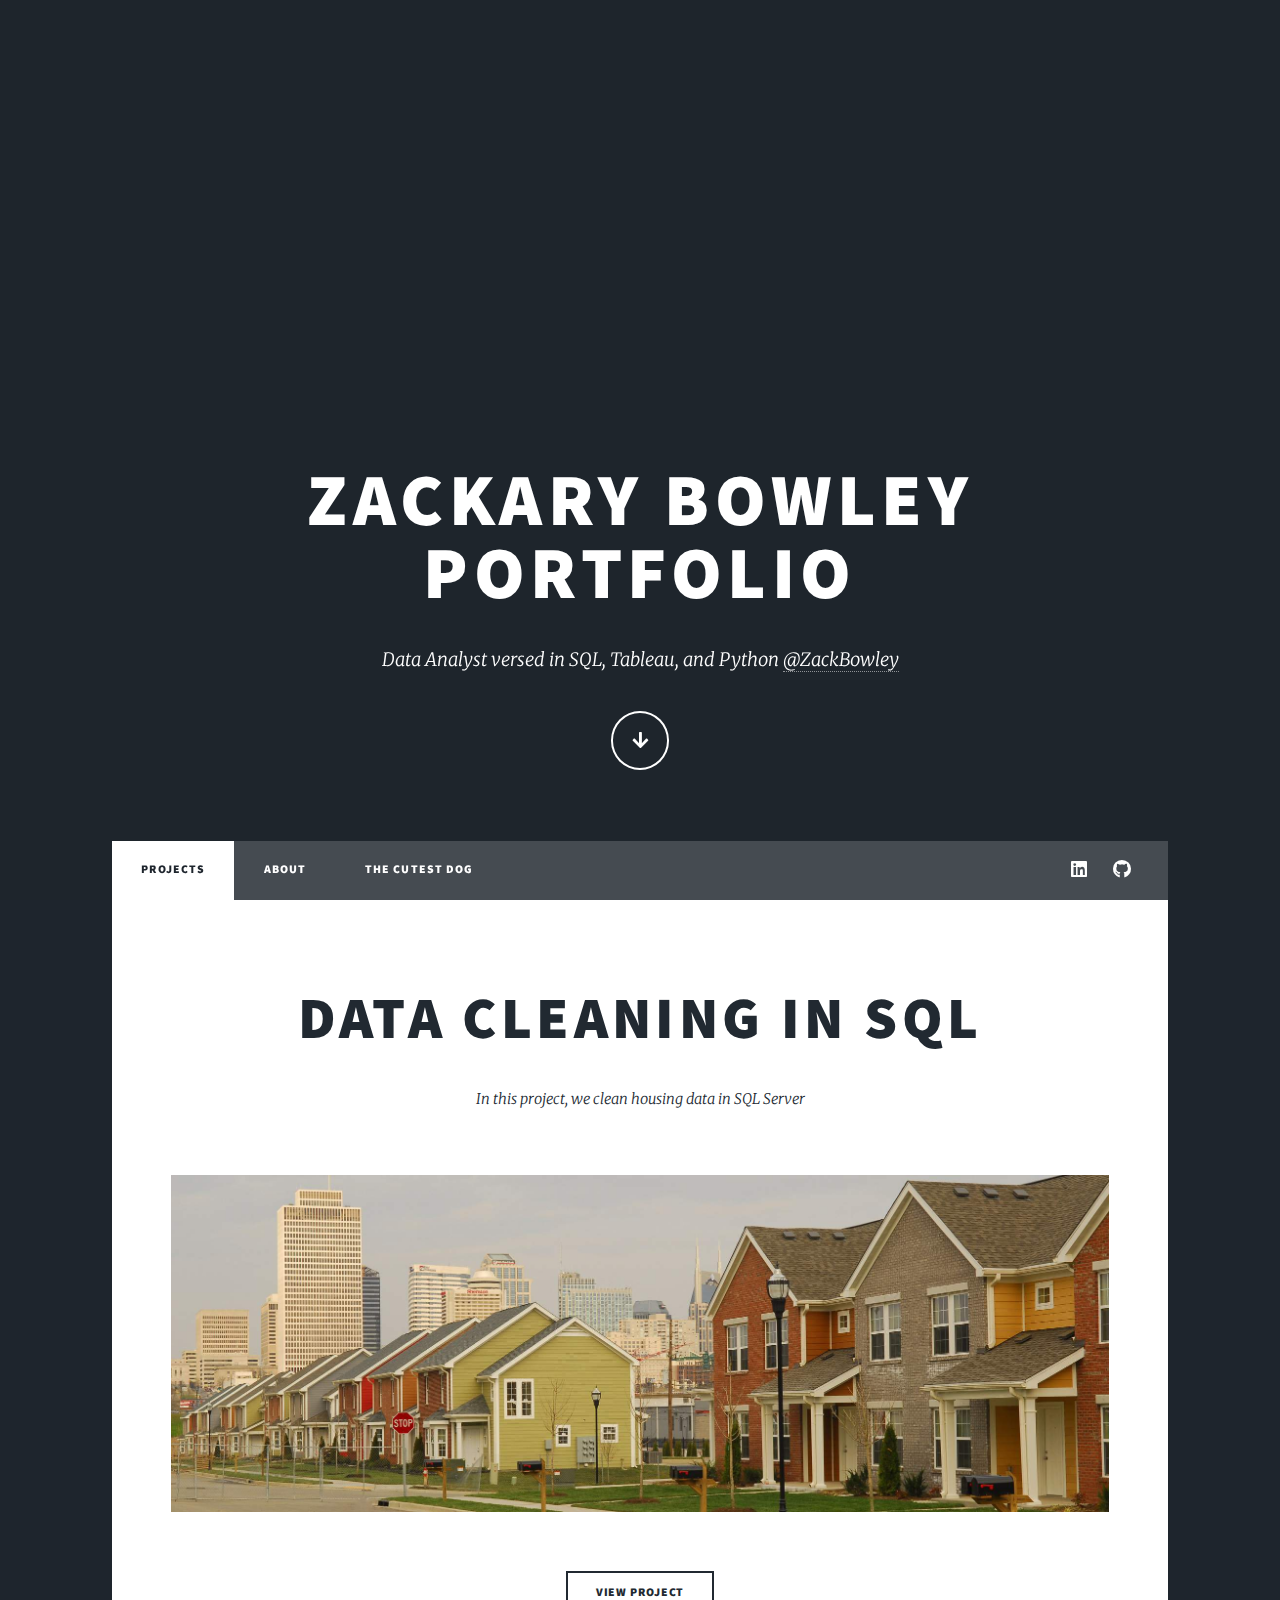
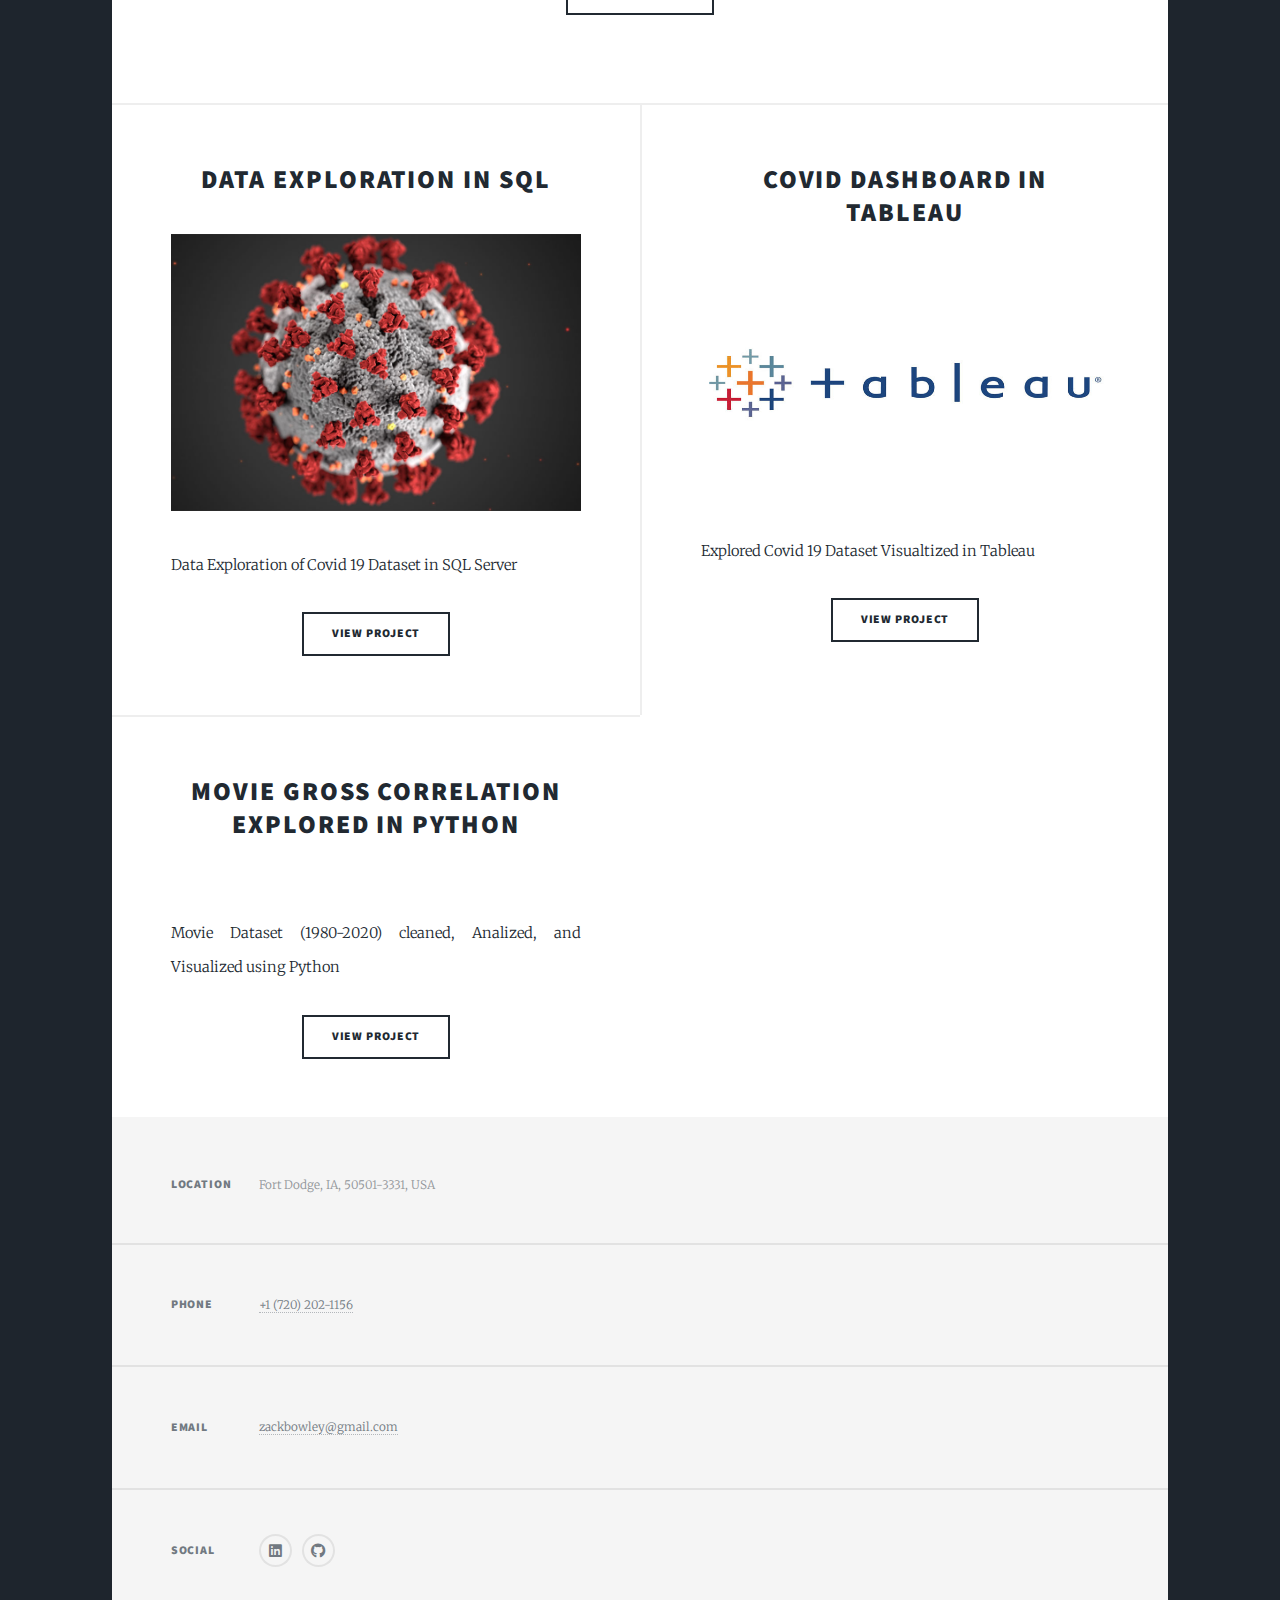
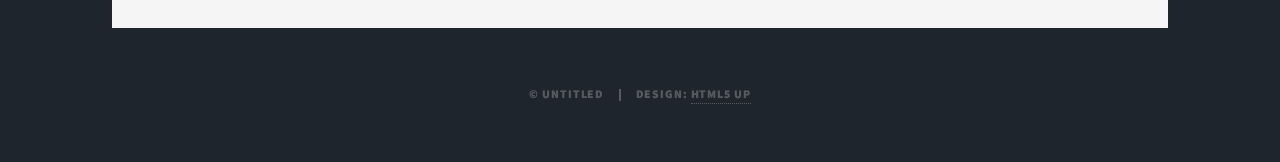
==== index.html @ decf3103 "Add files via upload" ====
<!DOCTYPE HTML>
<!--
	Massively by HTML5 UP
	html5up.net | @ajlkn
	Free for personal and commercial use under the CCA 3.0 license (html5up.net/license)
-->
<html>
	<head>
		<title>Zackary Bowley Portfolio</title>
		<meta charset="utf-8" />
		<meta name="viewport" content="width=device-width, initial-scale=1, user-scalable=no" />
		<link rel="stylesheet" href="assets/css/main.css" />
		<noscript><link rel="stylesheet" href="assets/css/noscript.css" /></noscript>
	</head>
	<body class="is-preload">

		<!-- Wrapper -->
			<div id="wrapper" class="fade-in">

				<!-- Intro -->
					<div id="intro">
						<h1>Zackary Bowley<br />
						Portfolio</h1>
						<p>Data Analyst versed in SQL, Tableau, and Python <a href="https://www.linkedin.com/in/zackbowley/" target="_blank">@ZackBowley</a></p>
						<ul class="actions">
							<li><a href="#header" class="button icon solid solo fa-arrow-down scrolly">Continue</a></li>
						</ul>
					</div>

				<!-- Header -->
					<header id="header">
						<a href="index.html" class="logo">Zack Bowley</a>
					</header>

				<!-- Nav -->
					<nav id="nav">
						<ul class="links">
							<li class="active"><a href="index.html">Projects</a></li>
							<li><a href="about.html">About</a></li>
							<li><a href="kona.html">The Cutest Dog</a></li>
						</ul>
						<ul class="icons">
							<li><a href="https://www.linkedin.com/in/zackbowley/" target="_blank" class="icon brands alt fa-linkedin"><span class="label">LinkedIn</span></a></li>
							<li><a href="https://github.com/zackbowley" target="_blank" class="icon brands alt fa-github"><span class="label">GitHub</span></a></li>
						</ul>
					</nav>

				<!-- Main -->
					<div id="main">

						<!-- Featured Post -->
							<article class="post featured">
								<header class="major">
									<h2><a href="https://github.com/zackbowley/Portfolio/blob/main/SQLQuery%20NashvilleHousing.sql">Data Cleaning in SQL<br />
									</a></h2>
									<p>In this project, we clean housing data in SQL Server</p>
								</header>
								<a href="https://github.com/zackbowley/Portfolio/blob/main/SQLQuery%20NashvilleHousing.sql" class="image main"><img src="images/NashvilleHousing.jpg" alt="" /></a>
								<ul class="actions special">
									<li><a href="https://github.com/zackbowley/Portfolio/blob/main/SQLQuery%20NashvilleHousing.sql" target="_blank" class="button">View Project</a></li>
								</ul>
							</article>

						<!-- Posts -->
							<section class="posts">
								<article>
									<header>
										<h2><a href="https://github.com/zackbowley/Portfolio/blob/main/COVID%20Portfolio%20Project.sql">Data Exploration in SQL<br />
										</a></h2>
									</header>
									<a href="https://github.com/zackbowley/Portfolio/blob/main/COVID%20Portfolio%20Project.sql" class="image fit"><img src="images/Covid.jpg" alt="" /></a>
									<p>Data Exploration of Covid 19 Dataset in SQL Server</p>
									<ul class="actions special">
										<li><a href="https://github.com/zackbowley/Portfolio/blob/main/COVID%20Portfolio%20Project.sql" target="_blank" class="button">View Project</a></li>
									</ul>
								</article>
								<article>
									<header>
										<h2><a href="https://public.tableau.com/views/CovidDashboard_16665460542450/Dashboard1?:language=en-US&:display_count=n&:origin=viz_share_link">Covid Dashboard in Tableau<br />
										</a></h2>
									</header>
									<a href="https://public.tableau.com/views/CovidDashboard_16665460542450/Dashboard1?:language=en-US&:display_count=n&:origin=viz_share_link" class="image fit"><img src="images/tableau.jpg" alt="" /></a>
									<p>Explored Covid 19 Dataset Visualtized in Tableau </p>
									<ul class="actions special">
										<li><a href="https://public.tableau.com/views/CovidDashboard_16665460542450/Dashboard1?:language=en-US&:display_count=n&:origin=viz_share_link" target="_blank" class="button">View Project</a></li>
									</ul>
								</article>
								<article>
									<header>
										<h2><a href="https://github.com/zackbowley/Portfolio/blob/main/Movie%20Correlation%20Project%20V2.ipynb">Movie Gross Correlation Explored in Python<br />
										</a></h2>
									</header>
									<a href="https://github.com/zackbowley/Portfolio/blob/main/Movie%20Correlation%20Project%20V2.ipynb" class="image fit"><img src="images/movies.jpg" alt="" /></a>
									<p>Movie Dataset (1980-2020) cleaned, Analized, and Visualized using Python</p>
									<ul class="actions special">
										<li><a href="https://github.com/zackbowley/Portfolio/blob/main/Movie%20Correlation%20Project%20V2.ipynb" target="_blank" class="button">View Project</a></li>
									</ul>
								</article>


					</div>

				<!-- Footer -->
					<footer id="footer">

						<section class="split contact">
							<section class="alt">
								<h3>Location</h3>
								<p>Fort Dodge, IA, 50501-3331, USA<br />
								</p>
							</section>
							<section>
								<h3>Phone</h3>
								<p><a href="#"> +1 (720) 202-1156</a></p>
							</section>
							<section>
								<h3>Email</h3>
								<p><a href="#">zackbowley@gmail.com</a></p>
							</section>
							<section>
								<h3>Social</h3>
								<ul class="icons alt">
									<li><a href="https://www.linkedin.com/in/zackbowley/" target="_blank" class="icon brands alt fa-linkedin"><span class="label">LinkedIn</span></a></li>
									<li><a href="https://github.com/zackbowley" target="_blank" class="icon brands alt fa-github"><span class="label">GitHub</span></a></li>
								</ul>
							</section>
						</section>
					</footer>

				<!-- Copyright -->
					<div id="copyright">
						<ul><li>&copy; Untitled</li><li>Design: <a href="https://html5up.net">HTML5 UP</a></li></ul>
					</div>

			</div>

		<!-- Scripts -->
			<script src="assets/js/jquery.min.js"></script>
			<script src="assets/js/jquery.scrollex.min.js"></script>
			<script src="assets/js/jquery.scrolly.min.js"></script>
			<script src="assets/js/browser.min.js"></script>
			<script src="assets/js/breakpoints.min.js"></script>
			<script src="assets/js/util.js"></script>
			<script src="assets/js/main.js"></script>

	</body>
</html>
---- assets/css/main.css ----
@import url(fontawesome-all.min.css);
@import url("https://fonts.googleapis.com/css?family=Merriweather:300,700,300italic,700italic|Source+Sans+Pro:900");

/*
	Massively by HTML5 UP
	html5up.net | @ajlkn
	Free for personal and commercial use under the CCA 3.0 license (html5up.net/license)
*/

html, body, div, span, applet, object,
iframe, h1, h2, h3, h4, h5, h6, p, blockquote,
pre, a, abbr, acronym, address, big, cite,
code, del, dfn, em, img, ins, kbd, q, s, samp,
small, strike, strong, sub, sup, tt, var, b,
u, i, center, dl, dt, dd, ol, ul, li, fieldset,
form, label, legend, table, caption, tbody,
tfoot, thead, tr, th, td, article, aside,
canvas, details, embed, figure, figcaption,
footer, header, hgroup, menu, nav, output, ruby,
section, summary, time, mark, audio, video {
	margin: 0;
	padding: 0;
	border: 0;
	font-size: 100%;
	font: inherit;
	vertical-align: baseline;}

article, aside, details, figcaption, figure,
footer, header, hgroup, menu, nav, section {
	display: block;}

body {
	line-height: 1;
}

ol, ul {
	list-style: none;
}

blockquote, q {
	quotes: none;
}

	blockquote:before, blockquote:after, q:before, q:after {
		content: '';
		content: none;
	}

table {
	border-collapse: collapse;
	border-spacing: 0;
}

body {
	-webkit-text-size-adjust: none;
}

mark {
	background-color: transparent;
	color: inherit;
}

input::-moz-focus-inner {
	border: 0;
	padding: 0;
}

input, select, textarea {
	-moz-appearance: none;
	-webkit-appearance: none;
	-ms-appearance: none;
	appearance: none;
}

/* Basic */

	@-ms-viewport {
		width: device-width;
	}

	body {
		-ms-overflow-style: scrollbar;
	}

	@media screen and (max-width: 480px) {

		html, body {
			min-width: 320px;
		}

	}

	html {
		box-sizing: border-box;
	}

	*, *:before, *:after {
		box-sizing: inherit;
	}

	body {
		background-color: #1e252d;
	}

		body.is-preload *, body.is-preload *:before, body.is-preload *:after {
			-moz-animation: none !important;
			-webkit-animation: none !important;
			-ms-animation: none !important;
			animation: none !important;
			-moz-transition: none !important;
			-webkit-transition: none !important;
			-ms-transition: none !important;
			transition: none !important;
		}

/* Type */

	html {
		font-size: 16pt;
	}

		@media screen and (max-width: 1680px) {

			html {
				font-size: 12pt;
			}

		}

		@media screen and (max-width: 1280px) {

			html {
				font-size: 11pt;
			}

		}

		@media screen and (max-width: 360px) {

			html {
				font-size: 10pt;
			}

		}

	body {
		color: #212931;
	}

	body, input, select, textarea {
		font-family: "Merriweather", Georgia, serif;
		font-weight: 300;
		font-size: 1rem;
		line-height: 2.375;
	}

	a {
		-moz-transition: color 0.2s ease-in-out, background-color 0.2s ease-in-out, border-color 0.2s ease-in-out, box-shadow 0.2s ease-in-out;
		-webkit-transition: color 0.2s ease-in-out, background-color 0.2s ease-in-out, border-color 0.2s ease-in-out, box-shadow 0.2s ease-in-out;
		-ms-transition: color 0.2s ease-in-out, background-color 0.2s ease-in-out, border-color 0.2s ease-in-out, box-shadow 0.2s ease-in-out;
		transition: color 0.2s ease-in-out, background-color 0.2s ease-in-out, border-color 0.2s ease-in-out, box-shadow 0.2s ease-in-out;
		border-bottom: dotted 1px;
		text-decoration: none;
	}

		a:hover {
			border-bottom-color: transparent;
		}

	strong, b {
		font-weight: 600;
	}

	em, i {
		font-style: italic;
	}

	p {
		text-align: justify;
		margin: 0 0 2rem 0;
	}

	h1, h2, h3, h4, h5, h6 {
		font-family: "Source Sans Pro", Helvetica, sans-serif;
		font-weight: 900;
		line-height: 1.5;
		letter-spacing: 0.075em;
		text-transform: uppercase;
		margin: 0 0 1rem 0;
	}

		h1 a, h2 a, h3 a, h4 a, h5 a, h6 a {
			border-bottom: 0;
			color: inherit;
			text-decoration: none;
		}

	h1 {
		font-size: 4rem;
		line-height: 1.1;
		margin: 0 0 2rem 0;
	}

	h2 {
		font-size: 1.75rem;
		line-height: 1.3;
		margin: 0 0 1.5rem 0;
	}

	h3 {
		font-size: 1.25rem;
		margin: 0 0 1.5rem 0;
	}

	h4 {
		font-size: 1rem;
	}

	h5 {
		font-size: 0.9rem;
	}

	h6 {
		font-size: 0.8rem;
	}

	sub {
		font-size: 0.8rem;
		position: relative;
		top: 0.5rem;
	}

	sup {
		font-size: 0.8rem;
		position: relative;
		top: -0.5rem;
	}

	blockquote {
		border-left: solid 4px;
		font-style: italic;
		margin: 0 0 2rem 0;
		padding: 0.5rem 0 0.5rem 2rem;
	}

	code {
		border: solid 2px;
		font-family: "Courier New", monospace;
		font-size: 0.9rem;
		margin: 0 0.25rem;
		padding: 0.25rem 0.65rem;
	}

	pre {
		-webkit-overflow-scrolling: touch;
		font-family: "Courier New", monospace;
		font-size: 0.9rem;
		margin: 0 0 2rem 0;
	}

		pre code {
			display: block;
			line-height: 1.75;
			padding: 1rem 1.5rem;
			overflow-x: auto;
		}

	hr {
		border: 0;
		border-bottom: solid 2px;
		margin: 3rem 0;
	}

		hr.major {
			margin: 5rem 0;
		}

	.align-left {
		text-align: left;
	}

	.align-center {
		text-align: center;
	}

	.align-right {
		text-align: right;
	}

	input, select, textarea {
		color: #212931;
	}

	a {
		color: #212931;
		border-bottom-color: rgba(33, 41, 49, 0.5);
	}

		a:hover {
			border-bottom-color: transparent;
			color: #18bfef !important;
		}

	strong, b {
		color: #212931;
	}

	h1, h2, h3, h4, h5, h6 {
		color: #212931;
	}

	blockquote {
		border-left-color: #eeeeee;
	}

	code {
		background: rgba(220, 220, 220, 0.25);
		border-color: #eeeeee;
	}

	hr {
		border-bottom-color: #eeeeee;
	}

/* Row */

	.row {
		display: flex;
		flex-wrap: wrap;
		box-sizing: border-box;
		align-items: stretch;
	}

		.row > * {
			box-sizing: border-box;
		}

		.row.gtr-uniform > * > :last-child {
			margin-bottom: 0;
		}

		.row.aln-left {
			justify-content: flex-start;
		}

		.row.aln-center {
			justify-content: center;
		}

		.row.aln-right {
			justify-content: flex-end;
		}

		.row.aln-top {
			align-items: flex-start;
		}

		.row.aln-middle {
			align-items: center;
		}

		.row.aln-bottom {
			align-items: flex-end;
		}

		.row > .imp {
			order: -1;
		}

		.row > .col-1 {
			width: 8.33333%;
		}

		.row > .off-1 {
			margin-left: 8.33333%;
		}

		.row > .col-2 {
			width: 16.66667%;
		}

		.row > .off-2 {
			margin-left: 16.66667%;
		}

		.row > .col-3 {
			width: 25%;
		}

		.row > .off-3 {
			margin-left: 25%;
		}

		.row > .col-4 {
			width: 33.33333%;
		}

		.row > .off-4 {
			margin-left: 33.33333%;
		}

		.row > .col-5 {
			width: 41.66667%;
		}

		.row > .off-5 {
			margin-left: 41.66667%;
		}

		.row > .col-6 {
			width: 50%;
		}

		.row > .off-6 {
			margin-left: 50%;
		}

		.row > .col-7 {
			width: 58.33333%;
		}

		.row > .off-7 {
			margin-left: 58.33333%;
		}

		.row > .col-8 {
			width: 66.66667%;
		}

		.row > .off-8 {
			margin-left: 66.66667%;
		}

		.row > .col-9 {
			width: 75%;
		}

		.row > .off-9 {
			margin-left: 75%;
		}

		.row > .col-10 {
			width: 83.33333%;
		}

		.row > .off-10 {
			margin-left: 83.33333%;
		}

		.row > .col-11 {
			width: 91.66667%;
		}

		.row > .off-11 {
			margin-left: 91.66667%;
		}

		.row > .col-12 {
			width: 100%;
		}

		.row > .off-12 {
			margin-left: 100%;
		}

		.row.gtr-0 {
			margin-top: 0;
			margin-left: 0rem;
		}

			.row.gtr-0 > * {
				padding: 0 0 0 0rem;
			}

			.row.gtr-0.gtr-uniform {
				margin-top: 0rem;
			}

				.row.gtr-0.gtr-uniform > * {
					padding-top: 0rem;
				}

		.row.gtr-25 {
			margin-top: 0;
			margin-left: -0.375rem;
		}

			.row.gtr-25 > * {
				padding: 0 0 0 0.375rem;
			}

			.row.gtr-25.gtr-uniform {
				margin-top: -0.375rem;
			}

				.row.gtr-25.gtr-uniform > * {
					padding-top: 0.375rem;
				}

		.row.gtr-50 {
			margin-top: 0;
			margin-left: -0.75rem;
		}

			.row.gtr-50 > * {
				padding: 0 0 0 0.75rem;
			}

			.row.gtr-50.gtr-uniform {
				margin-top: -0.75rem;
			}

				.row.gtr-50.gtr-uniform > * {
					padding-top: 0.75rem;
				}

		.row {
			margin-top: 0;
			margin-left: -1.5rem;
		}

			.row > * {
				padding: 0 0 0 1.5rem;
			}

			.row.gtr-uniform {
				margin-top: -1.5rem;
			}

				.row.gtr-uniform > * {
					padding-top: 1.5rem;
				}

		.row.gtr-150 {
			margin-top: 0;
			margin-left: -2.25rem;
		}

			.row.gtr-150 > * {
				padding: 0 0 0 2.25rem;
			}

			.row.gtr-150.gtr-uniform {
				margin-top: -2.25rem;
			}

				.row.gtr-150.gtr-uniform > * {
					padding-top: 2.25rem;
				}

		.row.gtr-200 {
			margin-top: 0;
			margin-left: -3rem;
		}

			.row.gtr-200 > * {
				padding: 0 0 0 3rem;
			}

			.row.gtr-200.gtr-uniform {
				margin-top: -3rem;
			}

				.row.gtr-200.gtr-uniform > * {
					padding-top: 3rem;
				}

		@media screen and (max-width: 1680px) {

			.row {
				display: flex;
				flex-wrap: wrap;
				box-sizing: border-box;
				align-items: stretch;
			}

				.row > * {
					box-sizing: border-box;
				}

				.row.gtr-uniform > * > :last-child {
					margin-bottom: 0;
				}

				.row.aln-left {
					justify-content: flex-start;
				}

				.row.aln-center {
					justify-content: center;
				}

				.row.aln-right {
					justify-content: flex-end;
				}

				.row.aln-top {
					align-items: flex-start;
				}

				.row.aln-middle {
					align-items: center;
				}

				.row.aln-bottom {
					align-items: flex-end;
				}

				.row > .imp-xlarge {
					order: -1;
				}

				.row > .col-1-xlarge {
					width: 8.33333%;
				}

				.row > .off-1-xlarge {
					margin-left: 8.33333%;
				}

				.row > .col-2-xlarge {
					width: 16.66667%;
				}

				.row > .off-2-xlarge {
					margin-left: 16.66667%;
				}

				.row > .col-3-xlarge {
					width: 25%;
				}

				.row > .off-3-xlarge {
					margin-left: 25%;
				}

				.row > .col-4-xlarge {
					width: 33.33333%;
				}

				.row > .off-4-xlarge {
					margin-left: 33.33333%;
				}

				.row > .col-5-xlarge {
					width: 41.66667%;
				}

				.row > .off-5-xlarge {
					margin-left: 41.66667%;
				}

				.row > .col-6-xlarge {
					width: 50%;
				}

				.row > .off-6-xlarge {
					margin-left: 50%;
				}

				.row > .col-7-xlarge {
					width: 58.33333%;
				}

				.row > .off-7-xlarge {
					margin-left: 58.33333%;
				}

				.row > .col-8-xlarge {
					width: 66.66667%;
				}

				.row > .off-8-xlarge {
					margin-left: 66.66667%;
				}

				.row > .col-9-xlarge {
					width: 75%;
				}

				.row > .off-9-xlarge {
					margin-left: 75%;
				}

				.row > .col-10-xlarge {
					width: 83.33333%;
				}

				.row > .off-10-xlarge {
					margin-left: 83.33333%;
				}

				.row > .col-11-xlarge {
					width: 91.66667%;
				}

				.row > .off-11-xlarge {
					margin-left: 91.66667%;
				}

				.row > .col-12-xlarge {
					width: 100%;
				}

				.row > .off-12-xlarge {
					margin-left: 100%;
				}

				.row.gtr-0 {
					margin-top: 0;
					margin-left: 0rem;
				}

					.row.gtr-0 > * {
						padding: 0 0 0 0rem;
					}

					.row.gtr-0.gtr-uniform {
						margin-top: 0rem;
					}

						.row.gtr-0.gtr-uniform > * {
							padding-top: 0rem;
						}

				.row.gtr-25 {
					margin-top: 0;
					margin-left: -0.375rem;
				}

					.row.gtr-25 > * {
						padding: 0 0 0 0.375rem;
					}

					.row.gtr-25.gtr-uniform {
						margin-top: -0.375rem;
					}

						.row.gtr-25.gtr-uniform > * {
							padding-top: 0.375rem;
						}

				.row.gtr-50 {
					margin-top: 0;
					margin-left: -0.75rem;
				}

					.row.gtr-50 > * {
						padding: 0 0 0 0.75rem;
					}

					.row.gtr-50.gtr-uniform {
						margin-top: -0.75rem;
					}

						.row.gtr-50.gtr-uniform > * {
							padding-top: 0.75rem;
						}

				.row {
					margin-top: 0;
					margin-left: -1.5rem;
				}

					.row > * {
						padding: 0 0 0 1.5rem;
					}

					.row.gtr-uniform {
						margin-top: -1.5rem;
					}

						.row.gtr-uniform > * {
							padding-top: 1.5rem;
						}

				.row.gtr-150 {
					margin-top: 0;
					margin-left: -2.25rem;
				}

					.row.gtr-150 > * {
						padding: 0 0 0 2.25rem;
					}

					.row.gtr-150.gtr-uniform {
						margin-top: -2.25rem;
					}

						.row.gtr-150.gtr-uniform > * {
							padding-top: 2.25rem;
						}

				.row.gtr-200 {
					margin-top: 0;
					margin-left: -3rem;
				}

					.row.gtr-200 > * {
						padding: 0 0 0 3rem;
					}

					.row.gtr-200.gtr-uniform {
						margin-top: -3rem;
					}

						.row.gtr-200.gtr-uniform > * {
							padding-top: 3rem;
						}

		}

		@media screen and (max-width: 1280px) {

			.row {
				display: flex;
				flex-wrap: wrap;
				box-sizing: border-box;
				align-items: stretch;
			}

				.row > * {
					box-sizing: border-box;
				}

				.row.gtr-uniform > * > :last-child {
					margin-bottom: 0;
				}

				.row.aln-left {
					justify-content: flex-start;
				}

				.row.aln-center {
					justify-content: center;
				}

				.row.aln-right {
					justify-content: flex-end;
				}

				.row.aln-top {
					align-items: flex-start;
				}

				.row.aln-middle {
					align-items: center;
				}

				.row.aln-bottom {
					align-items: flex-end;
				}

				.row > .imp-large {
					order: -1;
				}

				.row > .col-1-large {
					width: 8.33333%;
				}

				.row > .off-1-large {
					margin-left: 8.33333%;
				}

				.row > .col-2-large {
					width: 16.66667%;
				}

				.row > .off-2-large {
					margin-left: 16.66667%;
				}

				.row > .col-3-large {
					width: 25%;
				}

				.row > .off-3-large {
					margin-left: 25%;
				}

				.row > .col-4-large {
					width: 33.33333%;
				}

				.row > .off-4-large {
					margin-left: 33.33333%;
				}

				.row > .col-5-large {
					width: 41.66667%;
				}

				.row > .off-5-large {
					margin-left: 41.66667%;
				}

				.row > .col-6-large {
					width: 50%;
				}

				.row > .off-6-large {
					margin-left: 50%;
				}

				.row > .col-7-large {
					width: 58.33333%;
				}

				.row > .off-7-large {
					margin-left: 58.33333%;
				}

				.row > .col-8-large {
					width: 66.66667%;
				}

				.row > .off-8-large {
					margin-left: 66.66667%;
				}

				.row > .col-9-large {
					width: 75%;
				}

				.row > .off-9-large {
					margin-left: 75%;
				}

				.row > .col-10-large {
					width: 83.33333%;
				}

				.row > .off-10-large {
					margin-left: 83.33333%;
				}

				.row > .col-11-large {
					width: 91.66667%;
				}

				.row > .off-11-large {
					margin-left: 91.66667%;
				}

				.row > .col-12-large {
					width: 100%;
				}

				.row > .off-12-large {
					margin-left: 100%;
				}

				.row.gtr-0 {
					margin-top: 0;
					margin-left: 0rem;
				}

					.row.gtr-0 > * {
						padding: 0 0 0 0rem;
					}

					.row.gtr-0.gtr-uniform {
						margin-top: 0rem;
					}

						.row.gtr-0.gtr-uniform > * {
							padding-top: 0rem;
						}

				.row.gtr-25 {
					margin-top: 0;
					margin-left: -0.375rem;
				}

					.row.gtr-25 > * {
						padding: 0 0 0 0.375rem;
					}

					.row.gtr-25.gtr-uniform {
						margin-top: -0.375rem;
					}

						.row.gtr-25.gtr-uniform > * {
							padding-top: 0.375rem;
						}

				.row.gtr-50 {
					margin-top: 0;
					margin-left: -0.75rem;
				}

					.row.gtr-50 > * {
						padding: 0 0 0 0.75rem;
					}

					.row.gtr-50.gtr-uniform {
						margin-top: -0.75rem;
					}

						.row.gtr-50.gtr-uniform > * {
							padding-top: 0.75rem;
						}

				.row {
					margin-top: 0;
					margin-left: -1.5rem;
				}

					.row > * {
						padding: 0 0 0 1.5rem;
					}

					.row.gtr-uniform {
						margin-top: -1.5rem;
					}

						.row.gtr-uniform > * {
							padding-top: 1.5rem;
						}

				.row.gtr-150 {
					margin-top: 0;
					margin-left: -2.25rem;
				}

					.row.gtr-150 > * {
						padding: 0 0 0 2.25rem;
					}

					.row.gtr-150.gtr-uniform {
						margin-top: -2.25rem;
					}

						.row.gtr-150.gtr-uniform > * {
							padding-top: 2.25rem;
						}

				.row.gtr-200 {
					margin-top: 0;
					margin-left: -3rem;
				}

					.row.gtr-200 > * {
						padding: 0 0 0 3rem;
					}

					.row.gtr-200.gtr-uniform {
						margin-top: -3rem;
					}

						.row.gtr-200.gtr-uniform > * {
							padding-top: 3rem;
						}

		}

		@media screen and (max-width: 980px) {

			.row {
				display: flex;
				flex-wrap: wrap;
				box-sizing: border-box;
				align-items: stretch;
			}

				.row > * {
					box-sizing: border-box;
				}

				.row.gtr-uniform > * > :last-child {
					margin-bottom: 0;
				}

				.row.aln-left {
					justify-content: flex-start;
				}

				.row.aln-center {
					justify-content: center;
				}

				.row.aln-right {
					justify-content: flex-end;
				}

				.row.aln-top {
					align-items: flex-start;
				}

				.row.aln-middle {
					align-items: center;
				}

				.row.aln-bottom {
					align-items: flex-end;
				}

				.row > .imp-medium {
					order: -1;
				}

				.row > .col-1-medium {
					width: 8.33333%;
				}

				.row > .off-1-medium {
					margin-left: 8.33333%;
				}

				.row > .col-2-medium {
					width: 16.66667%;
				}

				.row > .off-2-medium {
					margin-left: 16.66667%;
				}

				.row > .col-3-medium {
					width: 25%;
				}

				.row > .off-3-medium {
					margin-left: 25%;
				}

				.row > .col-4-medium {
					width: 33.33333%;
				}

				.row > .off-4-medium {
					margin-left: 33.33333%;
				}

				.row > .col-5-medium {
					width: 41.66667%;
				}

				.row > .off-5-medium {
					margin-left: 41.66667%;
				}

				.row > .col-6-medium {
					width: 50%;
				}

				.row > .off-6-medium {
					margin-left: 50%;
				}

				.row > .col-7-medium {
					width: 58.33333%;
				}

				.row > .off-7-medium {
					margin-left: 58.33333%;
				}

				.row > .col-8-medium {
					width: 66.66667%;
				}

				.row > .off-8-medium {
					margin-left: 66.66667%;
				}

				.row > .col-9-medium {
					width: 75%;
				}

				.row > .off-9-medium {
					margin-left: 75%;
				}

				.row > .col-10-medium {
					width: 83.33333%;
				}

				.row > .off-10-medium {
					margin-left: 83.33333%;
				}

				.row > .col-11-medium {
					width: 91.66667%;
				}

				.row > .off-11-medium {
					margin-left: 91.66667%;
				}

				.row > .col-12-medium {
					width: 100%;
				}

				.row > .off-12-medium {
					margin-left: 100%;
				}

				.row.gtr-0 {
					margin-top: 0;
					margin-left: 0rem;
				}

					.row.gtr-0 > * {
						padding: 0 0 0 0rem;
					}

					.row.gtr-0.gtr-uniform {
						margin-top: 0rem;
					}

						.row.gtr-0.gtr-uniform > * {
							padding-top: 0rem;
						}

				.row.gtr-25 {
					margin-top: 0;
					margin-left: -0.375rem;
				}

					.row.gtr-25 > * {
						padding: 0 0 0 0.375rem;
					}

					.row.gtr-25.gtr-uniform {
						margin-top: -0.375rem;
					}

						.row.gtr-25.gtr-uniform > * {
							padding-top: 0.375rem;
						}

				.row.gtr-50 {
					margin-top: 0;
					margin-left: -0.75rem;
				}

					.row.gtr-50 > * {
						padding: 0 0 0 0.75rem;
					}

					.row.gtr-50.gtr-uniform {
						margin-top: -0.75rem;
					}

						.row.gtr-50.gtr-uniform > * {
							padding-top: 0.75rem;
						}

				.row {
					margin-top: 0;
					margin-left: -1.5rem;
				}

					.row > * {
						padding: 0 0 0 1.5rem;
					}

					.row.gtr-uniform {
						margin-top: -1.5rem;
					}

						.row.gtr-uniform > * {
							padding-top: 1.5rem;
						}

				.row.gtr-150 {
					margin-top: 0;
					margin-left: -2.25rem;
				}

					.row.gtr-150 > * {
						padding: 0 0 0 2.25rem;
					}

					.row.gtr-150.gtr-uniform {
						margin-top: -2.25rem;
					}

						.row.gtr-150.gtr-uniform > * {
							padding-top: 2.25rem;
						}

				.row.gtr-200 {
					margin-top: 0;
					margin-left: -3rem;
				}

					.row.gtr-200 > * {
						padding: 0 0 0 3rem;
					}

					.row.gtr-200.gtr-uniform {
						margin-top: -3rem;
					}

						.row.gtr-200.gtr-uniform > * {
							padding-top: 3rem;
						}

		}

		@media screen and (max-width: 736px) {

			.row {
				display: flex;
				flex-wrap: wrap;
				box-sizing: border-box;
				align-items: stretch;
			}

				.row > * {
					box-sizing: border-box;
				}

				.row.gtr-uniform > * > :last-child {
					margin-bottom: 0;
				}

				.row.aln-left {
					justify-content: flex-start;
				}

				.row.aln-center {
					justify-content: center;
				}

				.row.aln-right {
					justify-content: flex-end;
				}

				.row.aln-top {
					align-items: flex-start;
				}

				.row.aln-middle {
					align-items: center;
				}

				.row.aln-bottom {
					align-items: flex-end;
				}

				.row > .imp-small {
					order: -1;
				}

				.row > .col-1-small {
					width: 8.33333%;
				}

				.row > .off-1-small {
					margin-left: 8.33333%;
				}

				.row > .col-2-small {
					width: 16.66667%;
				}

				.row > .off-2-small {
					margin-left: 16.66667%;
				}

				.row > .col-3-small {
					width: 25%;
				}

				.row > .off-3-small {
					margin-left: 25%;
				}

				.row > .col-4-small {
					width: 33.33333%;
				}

				.row > .off-4-small {
					margin-left: 33.33333%;
				}

				.row > .col-5-small {
					width: 41.66667%;
				}

				.row > .off-5-small {
					margin-left: 41.66667%;
				}

				.row > .col-6-small {
					width: 50%;
				}

				.row > .off-6-small {
					margin-left: 50%;
				}

				.row > .col-7-small {
					width: 58.33333%;
				}

				.row > .off-7-small {
					margin-left: 58.33333%;
				}

				.row > .col-8-small {
					width: 66.66667%;
				}

				.row > .off-8-small {
					margin-left: 66.66667%;
				}

				.row > .col-9-small {
					width: 75%;
				}

				.row > .off-9-small {
					margin-left: 75%;
				}

				.row > .col-10-small {
					width: 83.33333%;
				}

				.row > .off-10-small {
					margin-left: 83.33333%;
				}

				.row > .col-11-small {
					width: 91.66667%;
				}

				.row > .off-11-small {
					margin-left: 91.66667%;
				}

				.row > .col-12-small {
					width: 100%;
				}

				.row > .off-12-small {
					margin-left: 100%;
				}

				.row.gtr-0 {
					margin-top: 0;
					margin-left: 0rem;
				}

					.row.gtr-0 > * {
						padding: 0 0 0 0rem;
					}

					.row.gtr-0.gtr-uniform {
						margin-top: 0rem;
					}

						.row.gtr-0.gtr-uniform > * {
							padding-top: 0rem;
						}

				.row.gtr-25 {
					margin-top: 0;
					margin-left: -0.375rem;
				}

					.row.gtr-25 > * {
						padding: 0 0 0 0.375rem;
					}

					.row.gtr-25.gtr-uniform {
						margin-top: -0.375rem;
					}

						.row.gtr-25.gtr-uniform > * {
							padding-top: 0.375rem;
						}

				.row.gtr-50 {
					margin-top: 0;
					margin-left: -0.75rem;
				}

					.row.gtr-50 > * {
						padding: 0 0 0 0.75rem;
					}

					.row.gtr-50.gtr-uniform {
						margin-top: -0.75rem;
					}

						.row.gtr-50.gtr-uniform > * {
							padding-top: 0.75rem;
						}

				.row {
					margin-top: 0;
					margin-left: -1.5rem;
				}

					.row > * {
						padding: 0 0 0 1.5rem;
					}

					.row.gtr-uniform {
						margin-top: -1.5rem;
					}

						.row.gtr-uniform > * {
							padding-top: 1.5rem;
						}

				.row.gtr-150 {
					margin-top: 0;
					margin-left: -2.25rem;
				}

					.row.gtr-150 > * {
						padding: 0 0 0 2.25rem;
					}

					.row.gtr-150.gtr-uniform {
						margin-top: -2.25rem;
					}

						.row.gtr-150.gtr-uniform > * {
							padding-top: 2.25rem;
						}

				.row.gtr-200 {
					margin-top: 0;
					margin-left: -3rem;
				}

					.row.gtr-200 > * {
						padding: 0 0 0 3rem;
					}

					.row.gtr-200.gtr-uniform {
						margin-top: -3rem;
					}

						.row.gtr-200.gtr-uniform > * {
							padding-top: 3rem;
						}

		}

		@media screen and (max-width: 480px) {

			.row {
				display: flex;
				flex-wrap: wrap;
				box-sizing: border-box;
				align-items: stretch;
			}

				.row > * {
					box-sizing: border-box;
				}

				.row.gtr-uniform > * > :last-child {
					margin-bottom: 0;
				}

				.row.aln-left {
					justify-content: flex-start;
				}

				.row.aln-center {
					justify-content: center;
				}

				.row.aln-right {
					justify-content: flex-end;
				}

				.row.aln-top {
					align-items: flex-start;
				}

				.row.aln-middle {
					align-items: center;
				}

				.row.aln-bottom {
					align-items: flex-end;
				}

				.row > .imp-xsmall {
					order: -1;
				}

				.row > .col-1-xsmall {
					width: 8.33333%;
				}

				.row > .off-1-xsmall {
					margin-left: 8.33333%;
				}

				.row > .col-2-xsmall {
					width: 16.66667%;
				}

				.row > .off-2-xsmall {
					margin-left: 16.66667%;
				}

				.row > .col-3-xsmall {
					width: 25%;
				}

				.row > .off-3-xsmall {
					margin-left: 25%;
				}

				.row > .col-4-xsmall {
					width: 33.33333%;
				}

				.row > .off-4-xsmall {
					margin-left: 33.33333%;
				}

				.row > .col-5-xsmall {
					width: 41.66667%;
				}

				.row > .off-5-xsmall {
					margin-left: 41.66667%;
				}

				.row > .col-6-xsmall {
					width: 50%;
				}

				.row > .off-6-xsmall {
					margin-left: 50%;
				}

				.row > .col-7-xsmall {
					width: 58.33333%;
				}

				.row > .off-7-xsmall {
					margin-left: 58.33333%;
				}

				.row > .col-8-xsmall {
					width: 66.66667%;
				}

				.row > .off-8-xsmall {
					margin-left: 66.66667%;
				}

				.row > .col-9-xsmall {
					width: 75%;
				}

				.row > .off-9-xsmall {
					margin-left: 75%;
				}

				.row > .col-10-xsmall {
					width: 83.33333%;
				}

				.row > .off-10-xsmall {
					margin-left: 83.33333%;
				}

				.row > .col-11-xsmall {
					width: 91.66667%;
				}

				.row > .off-11-xsmall {
					margin-left: 91.66667%;
				}

				.row > .col-12-xsmall {
					width: 100%;
				}

				.row > .off-12-xsmall {
					margin-left: 100%;
				}

				.row.gtr-0 {
					margin-top: 0;
					margin-left: 0rem;
				}

					.row.gtr-0 > * {
						padding: 0 0 0 0rem;
					}

					.row.gtr-0.gtr-uniform {
						margin-top: 0rem;
					}

						.row.gtr-0.gtr-uniform > * {
							padding-top: 0rem;
						}

				.row.gtr-25 {
					margin-top: 0;
					margin-left: -0.375rem;
				}

					.row.gtr-25 > * {
						padding: 0 0 0 0.375rem;
					}

					.row.gtr-25.gtr-uniform {
						margin-top: -0.375rem;
					}

						.row.gtr-25.gtr-uniform > * {
							padding-top: 0.375rem;
						}

				.row.gtr-50 {
					margin-top: 0;
					margin-left: -0.75rem;
				}

					.row.gtr-50 > * {
						padding: 0 0 0 0.75rem;
					}

					.row.gtr-50.gtr-uniform {
						margin-top: -0.75rem;
					}

						.row.gtr-50.gtr-uniform > * {
							padding-top: 0.75rem;
						}

				.row {
					margin-top: 0;
					margin-left: -1.5rem;
				}

					.row > * {
						padding: 0 0 0 1.5rem;
					}

					.row.gtr-uniform {
						margin-top: -1.5rem;
					}

						.row.gtr-uniform > * {
							padding-top: 1.5rem;
						}

				.row.gtr-150 {
					margin-top: 0;
					margin-left: -2.25rem;
				}

					.row.gtr-150 > * {
						padding: 0 0 0 2.25rem;
					}

					.row.gtr-150.gtr-uniform {
						margin-top: -2.25rem;
					}

						.row.gtr-150.gtr-uniform > * {
							padding-top: 2.25rem;
						}

				.row.gtr-200 {
					margin-top: 0;
					margin-left: -3rem;
				}

					.row.gtr-200 > * {
						padding: 0 0 0 3rem;
					}

					.row.gtr-200.gtr-uniform {
						margin-top: -3rem;
					}

						.row.gtr-200.gtr-uniform > * {
							padding-top: 3rem;
						}

		}

		@media screen and (max-width: 360px) {

			.row {
				display: flex;
				flex-wrap: wrap;
				box-sizing: border-box;
				align-items: stretch;
			}

				.row > * {
					box-sizing: border-box;
				}

				.row.gtr-uniform > * > :last-child {
					margin-bottom: 0;
				}

				.row.aln-left {
					justify-content: flex-start;
				}

				.row.aln-center {
					justify-content: center;
				}

				.row.aln-right {
					justify-content: flex-end;
				}

				.row.aln-top {
					align-items: flex-start;
				}

				.row.aln-middle {
					align-items: center;
				}

				.row.aln-bottom {
					align-items: flex-end;
				}

				.row > .imp-xxsmall {
					order: -1;
				}

				.row > .col-1-xxsmall {
					width: 8.33333%;
				}

				.row > .off-1-xxsmall {
					margin-left: 8.33333%;
				}

				.row > .col-2-xxsmall {
					width: 16.66667%;
				}

				.row > .off-2-xxsmall {
					margin-left: 16.66667%;
				}

				.row > .col-3-xxsmall {
					width: 25%;
				}

				.row > .off-3-xxsmall {
					margin-left: 25%;
				}

				.row > .col-4-xxsmall {
					width: 33.33333%;
				}

				.row > .off-4-xxsmall {
					margin-left: 33.33333%;
				}

				.row > .col-5-xxsmall {
					width: 41.66667%;
				}

				.row > .off-5-xxsmall {
					margin-left: 41.66667%;
				}

				.row > .col-6-xxsmall {
					width: 50%;
				}

				.row > .off-6-xxsmall {
					margin-left: 50%;
				}

				.row > .col-7-xxsmall {
					width: 58.33333%;
				}

				.row > .off-7-xxsmall {
					margin-left: 58.33333%;
				}

				.row > .col-8-xxsmall {
					width: 66.66667%;
				}

				.row > .off-8-xxsmall {
					margin-left: 66.66667%;
				}

				.row > .col-9-xxsmall {
					width: 75%;
				}

				.row > .off-9-xxsmall {
					margin-left: 75%;
				}

				.row > .col-10-xxsmall {
					width: 83.33333%;
				}

				.row > .off-10-xxsmall {
					margin-left: 83.33333%;
				}

				.row > .col-11-xxsmall {
					width: 91.66667%;
				}

				.row > .off-11-xxsmall {
					margin-left: 91.66667%;
				}

				.row > .col-12-xxsmall {
					width: 100%;
				}

				.row > .off-12-xxsmall {
					margin-left: 100%;
				}

				.row.gtr-0 {
					margin-top: 0;
					margin-left: 0rem;
				}

					.row.gtr-0 > * {
						padding: 0 0 0 0rem;
					}

					.row.gtr-0.gtr-uniform {
						margin-top: 0rem;
					}

						.row.gtr-0.gtr-uniform > * {
							padding-top: 0rem;
						}

				.row.gtr-25 {
					margin-top: 0;
					margin-left: -0.375rem;
				}

					.row.gtr-25 > * {
						padding: 0 0 0 0.375rem;
					}

					.row.gtr-25.gtr-uniform {
						margin-top: -0.375rem;
					}

						.row.gtr-25.gtr-uniform > * {
							padding-top: 0.375rem;
						}

				.row.gtr-50 {
					margin-top: 0;
					margin-left: -0.75rem;
				}

					.row.gtr-50 > * {
						padding: 0 0 0 0.75rem;
					}

					.row.gtr-50.gtr-uniform {
						margin-top: -0.75rem;
					}

						.row.gtr-50.gtr-uniform > * {
							padding-top: 0.75rem;
						}

				.row {
					margin-top: 0;
					margin-left: -1.5rem;
				}

					.row > * {
						padding: 0 0 0 1.5rem;
					}

					.row.gtr-uniform {
						margin-top: -1.5rem;
					}

						.row.gtr-uniform > * {
							padding-top: 1.5rem;
						}

				.row.gtr-150 {
					margin-top: 0;
					margin-left: -2.25rem;
				}

					.row.gtr-150 > * {
						padding: 0 0 0 2.25rem;
					}

					.row.gtr-150.gtr-uniform {
						margin-top: -2.25rem;
					}

						.row.gtr-150.gtr-uniform > * {
							padding-top: 2.25rem;
						}

				.row.gtr-200 {
					margin-top: 0;
					margin-left: -3rem;
				}

					.row.gtr-200 > * {
						padding: 0 0 0 3rem;
					}

					.row.gtr-200.gtr-uniform {
						margin-top: -3rem;
					}

						.row.gtr-200.gtr-uniform > * {
							padding-top: 3rem;
						}

		}

/* Box */

	.box {
		border: solid 2px;
		margin-bottom: 2rem;
		padding: 1.5rem;
	}

		.box > :last-child,
		.box > :last-child > :last-child,
		.box > :last-child > :last-child > :last-child {
			margin-bottom: 0;
		}

		.box.alt {
			border: 0;
			border-radius: 0;
			padding: 0;
		}

	.box {
		border-color: #eeeeee;
	}

/* Button */

	input[type="submit"],
	input[type="reset"],
	input[type="button"],
	button,
	.button {
		-moz-appearance: none;
		-webkit-appearance: none;
		-ms-appearance: none;
		appearance: none;
		-moz-transition: background-color 0.2s ease-in-out, box-shadow 0.2s ease-in-out, color 0.2s ease-in-out;
		-webkit-transition: background-color 0.2s ease-in-out, box-shadow 0.2s ease-in-out, color 0.2s ease-in-out;
		-ms-transition: background-color 0.2s ease-in-out, box-shadow 0.2s ease-in-out, color 0.2s ease-in-out;
		transition: background-color 0.2s ease-in-out, box-shadow 0.2s ease-in-out, color 0.2s ease-in-out;
		border: 0;
		border-radius: 0;
		cursor: pointer;
		display: inline-block;
		font-family: "Source Sans Pro", Helvetica, sans-serif;
		font-size: 0.8rem;
		font-weight: 900;
		letter-spacing: 0.075em;
		height: 3rem;
		line-height: 3rem;
		padding: 0 2rem;
		text-align: center;
		text-decoration: none;
		text-transform: uppercase;
		white-space: nowrap;
	}

		input[type="submit"].icon:before,
		input[type="reset"].icon:before,
		input[type="button"].icon:before,
		button.icon:before,
		.button.icon:before {
			margin-right: 0.5rem;
		}

		input[type="submit"].icon.solo,
		input[type="reset"].icon.solo,
		input[type="button"].icon.solo,
		button.icon.solo,
		.button.icon.solo {
			position: relative;
			width: 4rem;
			height: 4rem;
			line-height: 4rem;
			border-radius: 4rem;
			text-indent: 4rem;
			overflow: hidden;
			padding: 0;
			white-space: nowrap;
		}

			input[type="submit"].icon.solo:before,
			input[type="reset"].icon.solo:before,
			input[type="button"].icon.solo:before,
			button.icon.solo:before,
			.button.icon.solo:before {
				position: absolute;
				display: block;
				top: 0;
				left: 0;
				width: inherit;
				height: inherit;
				line-height: inherit;
				font-size: 1.25rem;
				margin-right: 0;
				text-align: center;
				text-indent: 0;
			}

		input[type="submit"].fit,
		input[type="reset"].fit,
		input[type="button"].fit,
		button.fit,
		.button.fit {
			width: 100%;
		}

		input[type="submit"].small,
		input[type="reset"].small,
		input[type="button"].small,
		button.small,
		.button.small {
			font-size: 0.7rem;
			height: 2.5rem;
			line-height: 2.5rem;
			padding: 0 1.5rem;
		}

		input[type="submit"].large,
		input[type="reset"].large,
		input[type="button"].large,
		button.large,
		.button.large {
			font-size: 0.9rem;
			height: 3.5rem;
			line-height: 3.5rem;
			padding: 0 2.75rem;
		}

		@media screen and (max-width: 980px) {

			input[type="submit"],
			input[type="reset"],
			input[type="button"],
			button,
			.button {
				font-size: 0.9rem;
				height: 3.25rem;
				line-height: 3.25rem;
			}

				input[type="submit"].large,
				input[type="reset"].large,
				input[type="button"].large,
				button.large,
				.button.large {
					font-size: 1rem;
					height: 3.75rem;
					line-height: 3.75rem;
				}

		}

		input[type="submit"].disabled, input[type="submit"]:disabled,
		input[type="reset"].disabled,
		input[type="reset"]:disabled,
		input[type="button"].disabled,
		input[type="button"]:disabled,
		button.disabled,
		button:disabled,
		.button.disabled,
		.button:disabled {
			pointer-events: none;
			opacity: 0.25;
		}

	input[type="submit"],
	input[type="reset"],
	input[type="button"],
	button,
	.button {
		background-color: transparent;
		box-shadow: inset 0 0 0 2px #212931;
		color: #212931 !important;
	}

		input[type="submit"]:hover,
		input[type="reset"]:hover,
		input[type="button"]:hover,
		button:hover,
		.button:hover {
			box-shadow: inset 0 0 0 2px #18bfef;
			color: #18bfef !important;
		}

		input[type="submit"].primary,
		input[type="reset"].primary,
		input[type="button"].primary,
		button.primary,
		.button.primary {
			background-color: #212931;
			box-shadow: none;
			color: #ffffff !important;
		}

			input[type="submit"].primary:hover,
			input[type="reset"].primary:hover,
			input[type="button"].primary:hover,
			button.primary:hover,
			.button.primary:hover {
				background-color: #18bfef;
			}

/* Form */

	form {
		margin: 0 0 2rem 0;
	}

		form > :last-child {
			margin-bottom: 0;
		}

		form > .fields {
			display: -moz-flex;
			display: -webkit-flex;
			display: -ms-flex;
			display: flex;
			-moz-flex-wrap: wrap;
			-webkit-flex-wrap: wrap;
			-ms-flex-wrap: wrap;
			flex-wrap: wrap;
			width: calc(100% + 3rem);
			margin: -1.5rem 0 2rem -1.5rem;
		}

			form > .fields > .field {
				-moz-flex-grow: 0;
				-webkit-flex-grow: 0;
				-ms-flex-grow: 0;
				flex-grow: 0;
				-moz-flex-shrink: 0;
				-webkit-flex-shrink: 0;
				-ms-flex-shrink: 0;
				flex-shrink: 0;
				padding: 1.5rem 0 0 1.5rem;
				width: calc(100% - 1.5rem);
			}

				form > .fields > .field.half {
					width: calc(50% - 0.75rem);
				}

				form > .fields > .field.third {
					width: calc(100%/3 - 0.5rem);
				}

				form > .fields > .field.quarter {
					width: calc(25% - 0.375rem);
				}

		@media screen and (max-width: 480px) {

			form > .fields {
				width: calc(100% + 3rem);
				margin: -1.5rem 0 2rem -1.5rem;
			}

				form > .fields > .field {
					padding: 1.5rem 0 0 1.5rem;
					width: calc(100% - 1.5rem);
				}

					form > .fields > .field.half {
						width: calc(100% - 1.5rem);
					}

					form > .fields > .field.third {
						width: calc(100% - 1.5rem);
					}

					form > .fields > .field.quarter {
						width: calc(100% - 1.5rem);
					}

		}

	label {
		display: block;
		font-family: "Source Sans Pro", Helvetica, sans-serif;
		font-weight: 900;
		line-height: 1.5;
		letter-spacing: 0.075em;
		font-size: 0.8rem;
		text-transform: uppercase;
		margin: 0 0 0.75rem 0;
	}

		@media screen and (max-width: 980px) {

			label {
				font-size: 0.9rem;
			}

		}

	input[type="text"],
	input[type="password"],
	input[type="email"],
	select,
	textarea {
		-moz-appearance: none;
		-webkit-appearance: none;
		-ms-appearance: none;
		appearance: none;
		background: transparent;
		border-radius: 0;
		border: solid 2px;
		color: inherit;
		display: block;
		outline: 0;
		padding: 0 1rem;
		text-decoration: none;
		width: 100%;
	}

		input[type="text"]:invalid,
		input[type="password"]:invalid,
		input[type="email"]:invalid,
		select:invalid,
		textarea:invalid {
			box-shadow: none;
		}

	select {
		background-size: 1.25rem;
		background-repeat: no-repeat;
		background-position: calc(100% - 1rem) center;
		height: 3rem;
		padding-right: 3rem;
		text-overflow: ellipsis;
	}

		select:focus::-ms-value {
			background-color: transparent;
		}

		select::-ms-expand {
			display: none;
		}

	input[type="text"],
	input[type="password"],
	input[type="email"],
	select {
		height: 3rem;
	}

	textarea {
		padding: 0.75rem 1rem;
	}

	input[type="checkbox"],
	input[type="radio"] {
		-moz-appearance: none;
		-webkit-appearance: none;
		-ms-appearance: none;
		appearance: none;
		display: block;
		float: left;
		margin-right: -2rem;
		opacity: 0;
		width: 1rem;
		z-index: -1;
	}

		input[type="checkbox"] + label,
		input[type="radio"] + label {
			text-decoration: none;
			cursor: pointer;
			display: inline-block;
			font-size: 1rem;
			letter-spacing: 0;
			font-family: "Merriweather", Georgia, serif;
			text-transform: none;
			font-weight: 300;
			padding-left: 2.8rem;
			padding-right: 1rem;
			position: relative;
		}

			input[type="checkbox"] + label:before,
			input[type="radio"] + label:before {
				-moz-osx-font-smoothing: grayscale;
				-webkit-font-smoothing: antialiased;
				display: inline-block;
				font-style: normal;
				font-variant: normal;
				text-rendering: auto;
				line-height: 1;
				text-transform: none !important;
				font-family: 'Font Awesome 5 Free';
				font-weight: 900;
			}

			input[type="checkbox"] + label:before,
			input[type="radio"] + label:before {
				border-radius: 0;
				border: solid 2px;
				content: '';
				display: inline-block;
				font-size: 0.8rem;
				height: 1.8rem;
				left: 0;
				line-height: 1.65rem;
				position: absolute;
				text-align: center;
				top: -0.125rem;
				width: 1.8rem;
			}

		input[type="checkbox"]:checked + label:before,
		input[type="radio"]:checked + label:before {
			content: '\f00c';
		}

	input[type="checkbox"] + label:before {
		border-radius: 0;
	}

	input[type="radio"] + label:before {
		border-radius: 100%;
	}

	::-webkit-input-placeholder {
		opacity: 1.0;
	}

	:-moz-placeholder {
		opacity: 1.0;
	}

	::-moz-placeholder {
		opacity: 1.0;
	}

	:-ms-input-placeholder {
		opacity: 1.0;
	}

	label {
		color: #212931;
	}

	input[type="text"],
	input[type="password"],
	input[type="email"],
	select,
	textarea {
		border-color: #eeeeee;
	}

		input[type="text"]:focus,
		input[type="password"]:focus,
		input[type="email"]:focus,
		select:focus,
		textarea:focus {
			border-color: #18bfef;
		}

	select {
		background-image: url("data:image/svg+xml;charset=utf8,%3Csvg xmlns='http://www.w3.org/2000/svg' width='40' height='40' preserveAspectRatio='none' viewBox='0 0 40 40'%3E%3Cpath d='M9.4,12.3l10.4,10.4l10.4-10.4c0.2-0.2,0.5-0.4,0.9-0.4c0.3,0,0.6,0.1,0.9,0.4l3.3,3.3c0.2,0.2,0.4,0.5,0.4,0.9 c0,0.4-0.1,0.6-0.4,0.9L20.7,31.9c-0.2,0.2-0.5,0.4-0.9,0.4c-0.3,0-0.6-0.1-0.9-0.4L4.3,17.3c-0.2-0.2-0.4-0.5-0.4-0.9 c0-0.4,0.1-0.6,0.4-0.9l3.3-3.3c0.2-0.2,0.5-0.4,0.9-0.4S9.1,12.1,9.4,12.3z' fill='%23eeeeee' /%3E%3C/svg%3E");
	}

		select option {
			background-color: #ffffff;
			color: #212931;
		}

	.select-wrapper:before {
		color: #eeeeee;
	}

	input[type="checkbox"] + label,
	input[type="radio"] + label {
		color: #212931;
	}

		input[type="checkbox"] + label:before,
		input[type="radio"] + label:before {
			border-color: #eeeeee;
		}

	input[type="checkbox"]:checked + label:before,
	input[type="radio"]:checked + label:before {
		background-color: #212931;
		border-color: #212931;
		color: #ffffff;
	}

	input[type="checkbox"]:focus + label:before,
	input[type="radio"]:focus + label:before {
		border-color: #18bfef;
	}

	::-webkit-input-placeholder {
		color: #909498 !important;
	}

	:-moz-placeholder {
		color: #909498 !important;
	}

	::-moz-placeholder {
		color: #909498 !important;
	}

	:-ms-input-placeholder {
		color: #909498 !important;
	}

	.formerize-placeholder {
		color: #909498 !important;
	}

/* Icon */

	.icon {
		text-decoration: none;
		border-bottom: none;
		position: relative;
	}

		.icon:before {
			-moz-osx-font-smoothing: grayscale;
			-webkit-font-smoothing: antialiased;
			display: inline-block;
			font-style: normal;
			font-variant: normal;
			text-rendering: auto;
			line-height: 1;
			text-transform: none !important;
			font-family: 'Font Awesome 5 Free';
			font-weight: 400;
		}

		.icon > .label {
			display: none;
		}

		.icon:before {
			line-height: inherit;
		}

		.icon.solid:before {
			font-weight: 900;
		}

		.icon.brands:before {
			font-family: 'Font Awesome 5 Brands';
		}

/* Image */

	.image {
		border: 0;
		display: inline-block;
		position: relative;
	}

		.image img {
			display: block;
		}

		.image.left, .image.right {
			max-width: 40%;
		}

			.image.left img, .image.right img {
				width: 100%;
			}

		.image.left {
			float: left;
			margin: 0 2rem 2rem 0;
			top: 0.75rem;
		}

		.image.right {
			float: right;
			margin: 0 0 2rem 2rem;
			top: 0.75rem;
		}

		.image.fit {
			display: block;
			margin: 2.5rem 0;
			width: 100%;
		}

			.image.fit:first-child {
				margin-top: 0;
			}

			.image.fit img {
				width: 100%;
			}

		.image.main {
			display: block;
			margin: 4rem 0;
			width: 100%;
		}

			.image.main:first-child {
				margin-top: 0;
			}

			.image.main img {
				width: 100%;
			}

		@media screen and (max-width: 736px) {

			.image.fit {
				margin: 2rem 0;
			}

			.image.main {
				margin: 2rem 0;
			}

		}

	a.image {
		overflow: hidden;
	}

		a.image img {
			-moz-transition: -moz-transform 0.2s ease-out;
			-webkit-transition: -webkit-transform 0.2s ease-out;
			-ms-transition: -ms-transform 0.2s ease-out;
			transition: transform 0.2s ease-out;
		}

		a.image:hover img {
			-moz-transform: scale(1.05);
			-webkit-transform: scale(1.05);
			-ms-transform: scale(1.05);
			transform: scale(1.05);
		}

/* Actions */

	ul.actions {
		display: -moz-flex;
		display: -webkit-flex;
		display: -ms-flex;
		display: flex;
		cursor: default;
		list-style: none;
		margin-left: -1rem;
		padding-left: 0;
	}

		ul.actions li {
			padding: 0 0 0 1rem;
			vertical-align: middle;
		}

		ul.actions.special {
			-moz-justify-content: center;
			-webkit-justify-content: center;
			-ms-justify-content: center;
			justify-content: center;
			width: 100%;
			margin-left: 0;
		}

			ul.actions.special li:first-child {
				padding-left: 0;
			}

		ul.actions.stacked {
			-moz-flex-direction: column;
			-webkit-flex-direction: column;
			-ms-flex-direction: column;
			flex-direction: column;
			margin-left: 0;
		}

			ul.actions.stacked li {
				padding: 1.3rem 0 0 0;
			}

				ul.actions.stacked li:first-child {
					padding-top: 0;
				}

		ul.actions.fit {
			width: calc(100% + 1rem);
		}

			ul.actions.fit li {
				-moz-flex-grow: 1;
				-webkit-flex-grow: 1;
				-ms-flex-grow: 1;
				flex-grow: 1;
				-moz-flex-shrink: 1;
				-webkit-flex-shrink: 1;
				-ms-flex-shrink: 1;
				flex-shrink: 1;
				width: 100%;
			}

				ul.actions.fit li > * {
					width: 100%;
				}

			ul.actions.fit.stacked {
				width: 100%;
			}

		@media screen and (max-width: 480px) {

			ul.actions:not(.fixed) {
				-moz-flex-direction: column;
				-webkit-flex-direction: column;
				-ms-flex-direction: column;
				flex-direction: column;
				margin-left: 0;
				width: 100% !important;
			}

				ul.actions:not(.fixed) li {
					-moz-flex-grow: 1;
					-webkit-flex-grow: 1;
					-ms-flex-grow: 1;
					flex-grow: 1;
					-moz-flex-shrink: 1;
					-webkit-flex-shrink: 1;
					-ms-flex-shrink: 1;
					flex-shrink: 1;
					padding: 1rem 0 0 0;
					text-align: center;
					width: 100%;
				}

					ul.actions:not(.fixed) li > * {
						width: 100%;
					}

					ul.actions:not(.fixed) li:first-child {
						padding-top: 0;
					}

					ul.actions:not(.fixed) li input[type="submit"],
					ul.actions:not(.fixed) li input[type="reset"],
					ul.actions:not(.fixed) li input[type="button"],
					ul.actions:not(.fixed) li button,
					ul.actions:not(.fixed) li .button {
						width: 100%;
					}

						ul.actions:not(.fixed) li input[type="submit"].icon:before,
						ul.actions:not(.fixed) li input[type="reset"].icon:before,
						ul.actions:not(.fixed) li input[type="button"].icon:before,
						ul.actions:not(.fixed) li button.icon:before,
						ul.actions:not(.fixed) li .button.icon:before {
							margin-left: -0.5rem;
						}

		}

/* Icons */

	ul.icons {
		cursor: default;
		list-style: none;
		padding-left: 0;
	}

		ul.icons li {
			display: inline-block;
			padding: 0 0.5rem 0 0;
			vertical-align: middle;
		}

			ul.icons li:last-child {
				padding-right: 0;
			}

			ul.icons li .icon:before {
				width: 2.25rem;
				height: 2.25rem;
				line-height: 2.25rem;
				display: inline-block;
				text-align: center;
				border-radius: 100%;
				font-size: 1.25rem;
			}

		ul.icons.alt li .icon:before {
			-moz-transition: color 0.2s ease-in-out, background-color 0.2s ease-in-out, border-color 0.2s ease-in-out, box-shadow 0.2s ease-in-out;
			-webkit-transition: color 0.2s ease-in-out, background-color 0.2s ease-in-out, border-color 0.2s ease-in-out, box-shadow 0.2s ease-in-out;
			-ms-transition: color 0.2s ease-in-out, background-color 0.2s ease-in-out, border-color 0.2s ease-in-out, box-shadow 0.2s ease-in-out;
			transition: color 0.2s ease-in-out, background-color 0.2s ease-in-out, border-color 0.2s ease-in-out, box-shadow 0.2s ease-in-out;
			font-size: 1rem;
		}

/* List */

	ol {
		list-style: decimal;
		margin: 0 0 2rem 0;
		padding-left: 1.25rem;
	}

		ol li {
			padding-left: 0.25rem;
		}

	ul {
		list-style: disc;
		margin: 0 0 2rem 0;
		padding-left: 1rem;
	}

		ul li {
			padding-left: 0.5rem;
		}

		ul.divided {
			list-style: none;
			padding-left: 0;
		}

			ul.divided li {
				border-top: solid 1px;
				padding: 0.5rem 0;
			}

				ul.divided li:first-child {
					border-top: 0;
					padding-top: 0;
				}

	dl {
		margin: 0 0 2rem 0;
	}

		dl dt {
			display: block;
			font-weight: 600;
			margin: 0 0 1rem 0;
		}

		dl dd {
			margin-left: 2rem;
		}

	ul.divided li {
		border-top-color: #eeeeee;
	}

	ul.icons li a.icon:hover:before {
		color: #18bfef;
	}

	ul.icons.alt li .icon:before {
		box-shadow: inset 0 0 0 2px #eeeeee;
	}

	ul.icons.alt li a.icon:hover:before {
		box-shadow: inset 0 0 0 2px #18bfef;
	}

/* Section/Article */

	section.special, article.special {
		text-align: center;
	}

	header {
		cursor: default;
	}

		header > .date {
			display: block;
			font-size: 0.8rem;
			height: 1;
			margin: 0 0 1rem 0;
			position: relative;
		}

		header > p {
			font-style: italic;
		}

		header > h1 + p {
			font-size: 1.1rem;
			margin-top: -0.5rem;
			line-height: 2;
		}

		header > h2 + p {
			font-size: 1rem;
			margin-top: -0.75rem;
		}

		header > h3 + p {
			font-size: 0.9rem;
			margin-top: -0.75rem;
		}

		header > h4 + p {
			font-size: 0.8rem;
			margin-top: -0.75rem;
		}

		header.major {
			margin: 0 0 4rem 0;
			text-align: center;
		}

			header.major > :last-child {
				margin-bottom: 0;
			}

			header.major > p {
				margin-top: 0;
				text-align: center;
			}

			header.major > .date {
				font-size: 1rem;
				margin: 0 0 4rem 0;
			}

				header.major > .date:before, header.major > .date:after {
					content: '';
					display: block;
					position: absolute;
					top: 50%;
					width: calc(50% - 6rem);
					border-top: solid 2px;
				}

				header.major > .date:before {
					left: 0;
				}

				header.major > .date:after {
					right: 0;
				}

		@media screen and (max-width: 980px) {

			header br {
				display: none;
			}

		}

		@media screen and (max-width: 736px) {

			header.major {
				margin: 0 0 2rem 0;
			}

		}

	header.major .date:before, header.major .date:after {
		border-top-color: #eeeeee;
	}

/* Table */

	.table-wrapper {
		-webkit-overflow-scrolling: touch;
		overflow-x: auto;
	}

	table {
		margin: 0 0 2rem 0;
		width: 100%;
	}

		table tbody tr {
			border: solid 1px;
			border-left: 0;
			border-right: 0;
		}

		table td {
			padding: 0.75rem 0.75rem;
		}

		table th {
			font-family: "Source Sans Pro", Helvetica, sans-serif;
			font-size: 0.8rem;
			font-weight: 900;
			letter-spacing: 0.075em;
			line-height: 1.5;
			padding: 0 0.75rem 0.75rem 0.75rem;
			text-align: left;
			text-transform: uppercase;
		}

			@media screen and (max-width: 980px) {

				table th {
					font-size: 0.9rem;
				}

			}

		table thead {
			border-bottom: solid 2px;
		}

		table tfoot {
			border-top: solid 2px;
		}

		table.alt {
			border-collapse: separate;
		}

			table.alt tbody tr td {
				border: solid 1px;
				border-left-width: 0;
				border-top-width: 0;
			}

				table.alt tbody tr td:first-child {
					border-left-width: 1px;
				}

			table.alt tbody tr:first-child td {
				border-top-width: 1px;
			}

			table.alt thead {
				border-bottom: 0;
			}

			table.alt tfoot {
				border-top: 0;
			}

	table tbody tr {
		border-color: #eeeeee;
	}

		table tbody tr:nth-child(2n + 1) {
			background-color: rgba(220, 220, 220, 0.25);
		}

	table th {
		color: #212931;
	}

	table thead {
		border-bottom-color: #eeeeee;
	}

	table tfoot {
		border-top-color: #eeeeee;
	}

	table.alt tbody tr td {
		border-color: #eeeeee;
	}

/* Pagination */

	.pagination {
		display: -moz-inline-flex;
		display: -webkit-inline-flex;
		display: -ms-inline-flex;
		display: inline-flex;
		-moz-user-select: none;
		-webkit-user-select: none;
		-ms-user-select: none;
		user-select: none;
		cursor: default;
		list-style: none;
		margin: 0 0 2rem 2px;
		padding: 0;
	}

		.pagination a, .pagination span {
			-moz-transition: background-color 0.2s ease-in-out, border-color 0.2s ease-in-out, box-shadow 0.2s ease-in-out, color 0.2s ease-in-out;
			-webkit-transition: background-color 0.2s ease-in-out, border-color 0.2s ease-in-out, box-shadow 0.2s ease-in-out, color 0.2s ease-in-out;
			-ms-transition: background-color 0.2s ease-in-out, border-color 0.2s ease-in-out, box-shadow 0.2s ease-in-out, color 0.2s ease-in-out;
			transition: background-color 0.2s ease-in-out, border-color 0.2s ease-in-out, box-shadow 0.2s ease-in-out, color 0.2s ease-in-out;
			border: solid 2px;
			display: inline-block;
			font-family: "Source Sans Pro", Helvetica, sans-serif;
			font-size: 0.8rem;
			font-weight: 900;
			height: 3rem;
			letter-spacing: 0.075em;
			line-height: calc(3rem - 4px);
			margin-left: -2px;
			min-width: 3rem;
			position: relative;
			text-align: center;
			text-decoration: none;
			text-transform: uppercase;
		}

		.pagination .next, .pagination .previous {
			text-decoration: none;
			padding: 0 1.75rem;
		}

			.pagination .next:before, .pagination .previous:before {
				-moz-osx-font-smoothing: grayscale;
				-webkit-font-smoothing: antialiased;
				display: inline-block;
				font-style: normal;
				font-variant: normal;
				text-rendering: auto;
				line-height: 1;
				text-transform: none !important;
				font-family: 'Font Awesome 5 Free';
				font-weight: 900;
			}

			.pagination .next:before, .pagination .previous:before {
				display: inline-block;
				color: inherit !important;
				line-height: inherit;
			}

		.pagination .previous:before {
			content: '\f104';
			margin-right: 0.9375em;
		}

		.pagination .next:before {
			content: '\f105';
			float: right;
			margin-left: 0.9375em;
		}

		@media screen and (max-width: 980px) {

			.pagination a, .pagination span {
				font-size: 0.9rem;
			}

		}

		@media screen and (max-width: 480px) {

			.pagination .page, .pagination .extra {
				display: none;
			}

		}

	.pagination a, .pagination span {
		border-color: #eeeeee;
	}

	.pagination a {
		color: #212931 !important;
	}

		.pagination a:hover {
			color: #18bfef !important;
			border-color: #18bfef;
			z-index: 1;
		}

			.pagination a:hover + a,
			.pagination a:hover + span {
				border-left-color: #18bfef;
			}

		.pagination a.active {
			background-color: #eeeeee;
		}

	.pagination span {
		color: #eeeeee;
	}

/* Wrapper */

	#wrapper {
		-moz-transition: opacity 0.5s ease;
		-webkit-transition: opacity 0.5s ease;
		-ms-transition: opacity 0.5s ease;
		transition: opacity 0.5s ease;
		position: relative;
		z-index: 1;
		overflow: hidden;
	}

		#wrapper > .bg {
			position: absolute;
			top: 0;
			left: 0;
			width: 100%;
			height: 100%;
			background-color: #212931;
			background-image: url("../../images/bg.png"), linear-gradient(0deg, rgba(0, 0, 0, 0.1), rgba(0, 0, 0, 0.1)), url("../../images/bg.png");
			background-size: auto,								auto,														100% auto;
			background-position: center,								center,														top center;
			background-repeat: repeat,								no-repeat,													no-repeat;
			background-attachment: scroll,								scroll,														scroll;
			z-index: -1;
		}

			#wrapper > .bg.fixed {
				position: fixed;
				width: 100vw;
				height: 100vh;
			}

		#wrapper.fade-in:before {
			pointer-events: none;
			-moz-transition: opacity 1s ease-in-out;
			-webkit-transition: opacity 1s ease-in-out;
			-ms-transition: opacity 1s ease-in-out;
			transition: opacity 1s ease-in-out;
			-moz-transition-delay: 0.75s;
			-webkit-transition-delay: 0.75s;
			-ms-transition-delay: 0.75s;
			transition-delay: 0.75s;
			background: #1e252d;
			content: '';
			display: block;
			height: 100%;
			left: 0;
			opacity: 0;
			position: fixed;
			top: 0;
			width: 100%;
		}

		body.is-preload #wrapper.fade-in:before {
			opacity: 1;
		}

		@media screen and (orientation: portrait) {

			#wrapper > .bg {
				background-size: auto,								auto,														auto 175%;
			}

		}

/* Intro */

	#intro {
		color: #ffffff;
		padding: 8rem 4rem 6rem 4rem ;
		-moz-align-items: center;
		-webkit-align-items: center;
		-ms-align-items: center;
		align-items: center;
		display: -moz-flex;
		display: -webkit-flex;
		display: -ms-flex;
		display: flex;
		-moz-flex-direction: column;
		-webkit-flex-direction: column;
		-ms-flex-direction: column;
		flex-direction: column;
		-moz-justify-content: -moz-flex-end;
		-webkit-justify-content: -webkit-flex-end;
		-ms-justify-content: -ms-flex-end;
		justify-content: flex-end;
		-moz-transition: opacity 1s ease, -moz-transform 1s ease;
		-webkit-transition: opacity 1s ease, -webkit-transform 1s ease;
		-ms-transition: opacity 1s ease, -ms-transform 1s ease;
		transition: opacity 1s ease, transform 1s ease;
		position: relative;
		cursor: default;
		text-align: center;
		z-index: 1;
		min-height: 100vh;
	}

		#intro input, #intro select, #intro textarea {
			color: #ffffff;
		}

		#intro a {
			color: #ffffff;
			border-bottom-color: rgba(255, 255, 255, 0.5);
		}

			#intro a:hover {
				border-bottom-color: transparent;
				color: #18bfef !important;
			}

		#intro strong, #intro b {
			color: #ffffff;
		}

		#intro h1, #intro h2, #intro h3, #intro h4, #intro h5, #intro h6 {
			color: #ffffff;
		}

		#intro blockquote {
			border-left-color: #ffffff;
		}

		#intro code {
			background: rgba(255, 255, 255, 0.075);
			border-color: #ffffff;
		}

		#intro hr {
			border-bottom-color: #ffffff;
		}

		#intro input[type="submit"],
		#intro input[type="reset"],
		#intro input[type="button"],
		#intro button,
		#intro .button {
			background-color: transparent;
			box-shadow: inset 0 0 0 2px #ffffff;
			color: #ffffff !important;
		}

			#intro input[type="submit"]:hover,
			#intro input[type="reset"]:hover,
			#intro input[type="button"]:hover,
			#intro button:hover,
			#intro .button:hover {
				box-shadow: inset 0 0 0 2px #18bfef;
				color: #18bfef !important;
			}

			#intro input[type="submit"].primary,
			#intro input[type="reset"].primary,
			#intro input[type="button"].primary,
			#intro button.primary,
			#intro .button.primary {
				background-color: #ffffff;
				box-shadow: none;
				color: #1e252d !important;
			}

				#intro input[type="submit"].primary:hover,
				#intro input[type="reset"].primary:hover,
				#intro input[type="button"].primary:hover,
				#intro button.primary:hover,
				#intro .button.primary:hover {
					background-color: #18bfef;
				}

		#intro h1 {
			font-size: 5rem;
			line-height: 1;
		}

		#intro p {
			font-size: 1.25rem;
			font-style: italic;
			margin-top: -0.25rem;
			text-align: center;
		}

		#intro + #header {
			margin-top: -20rem;
		}

			#intro + #header .logo {
				-moz-transform: translateY(2rem);
				-webkit-transform: translateY(2rem);
				-ms-transform: translateY(2rem);
				transform: translateY(2rem);
				opacity: 0;
				visibility: hidden;
			}

		#intro.hidden {
			pointer-events: none;
			-moz-transform: translateY(2rem);
			-webkit-transform: translateY(2rem);
			-ms-transform: translateY(2rem);
			transform: translateY(2rem);
			-moz-transition: opacity 0.5s ease, -moz-transform 0.5s ease, visibility 0.5s;
			-webkit-transition: opacity 0.5s ease, -webkit-transform 0.5s ease, visibility 0.5s;
			-ms-transition: opacity 0.5s ease, -ms-transform 0.5s ease, visibility 0.5s;
			transition: opacity 0.5s ease, transform 0.5s ease, visibility 0.5s;
			opacity: 0;
			visibility: hidden;
		}

			#intro.hidden + #header .logo {
				-moz-transform: translateY(0);
				-webkit-transform: translateY(0);
				-ms-transform: translateY(0);
				transform: translateY(0);
				opacity: 1;
				visibility: visible;
			}

		body.is-preload #intro {
			-moz-transform: translateY(2rem);
			-webkit-transform: translateY(2rem);
			-ms-transform: translateY(2rem);
			transform: translateY(2rem);
			opacity: 0;
		}

			body.is-preload #intro:not(.hidden) + #header + #nav {
				-moz-transform: translateY(4rem);
				-webkit-transform: translateY(4rem);
				-ms-transform: translateY(4rem);
				transform: translateY(4rem);
				opacity: 0;
			}

		@media screen and (max-width: 980px) {

			#intro {
				padding: 4rem 4rem 2rem 4rem ;
				min-height: 90vh;
			}

				#intro p br {
					display: none;
				}

				#intro + #header {
					margin-top: -14rem;
				}

		}

		@media screen and (max-width: 736px) {

			#intro {
				padding: 3rem 2rem 1rem 2rem ;
				min-height: 80vh;
			}

				#intro h1 {
					font-size: 3.25rem;
					line-height: 1.1;
					margin-bottom: 1rem;
				}

				#intro p {
					font-size: 1rem;
					margin-top: 0rem;
				}

				#intro .actions {
					display: none;
				}

		}

/* Header */

	#header {
		color: #ffffff;
		-moz-align-items: center;
		-webkit-align-items: center;
		-ms-align-items: center;
		align-items: center;
		display: -moz-flex;
		display: -webkit-flex;
		display: -ms-flex;
		display: flex;
		-moz-flex-direction: column;
		-webkit-flex-direction: column;
		-ms-flex-direction: column;
		flex-direction: column;
		-moz-justify-content: -moz-flex-end;
		-webkit-justify-content: -webkit-flex-end;
		-ms-justify-content: -ms-flex-end;
		justify-content: flex-end;
		pointer-events: none;
		-moz-user-select: none;
		-webkit-user-select: none;
		-ms-user-select: none;
		user-select: none;
		height: 20rem;
		padding-bottom: 8rem;
		position: relative;
		text-align: center;
		z-index: 2;
	}

		#header input, #header select, #header textarea {
			color: #ffffff;
		}

		#header a {
			color: #ffffff;
			border-bottom-color: rgba(255, 255, 255, 0.5);
		}

			#header a:hover {
				border-bottom-color: transparent;
				color: #18bfef !important;
			}

		#header strong, #header b {
			color: #ffffff;
		}

		#header h1, #header h2, #header h3, #header h4, #header h5, #header h6 {
			color: #ffffff;
		}

		#header blockquote {
			border-left-color: #ffffff;
		}

		#header code {
			background: rgba(255, 255, 255, 0.075);
			border-color: #ffffff;
		}

		#header hr {
			border-bottom-color: #ffffff;
		}

		#header .logo {
			-moz-transition: border-color 0.2s ease-in-out, color 0.2s ease-in-out, opacity 0.5s ease, -moz-transform 0.5s ease, visibility 0.5s;
			-webkit-transition: border-color 0.2s ease-in-out, color 0.2s ease-in-out, opacity 0.5s ease, -webkit-transform 0.5s ease, visibility 0.5s;
			-ms-transition: border-color 0.2s ease-in-out, color 0.2s ease-in-out, opacity 0.5s ease, -ms-transform 0.5s ease, visibility 0.5s;
			transition: border-color 0.2s ease-in-out, color 0.2s ease-in-out, opacity 0.5s ease, transform 0.5s ease, visibility 0.5s;
			pointer-events: auto;
			border-style: solid;
			border-color: #ffffff;
			border-width: 5px !important;
			font-family: "Source Sans Pro", Helvetica, sans-serif;
			font-size: 2.25rem;
			font-weight: 900;
			letter-spacing: 0.075em;
			line-height: 1;
			padding: 1rem 1.75rem;
			text-transform: uppercase;
			visibility: visible;
		}

			#header .logo:hover {
				border-color: #18bfef !important;
				color: #18bfef !important;
			}

		@media screen and (max-width: 980px) {

			#header {
				height: 14rem;
				padding-bottom: 4rem;
			}

		}

		@media screen and (max-width: 736px) {

			#header {
				padding-bottom: 3rem;
			}

				#header .logo {
					font-size: 1.75rem;
					border-width: 3px !important;
				}

		}

/* Nav */

	#nav {
		color: #ffffff;
		display: -moz-flex;
		display: -webkit-flex;
		display: -ms-flex;
		display: flex;
		-moz-transition: -moz-transform 1s ease, opacity 1s ease;
		-webkit-transition: -webkit-transform 1s ease, opacity 1s ease;
		-ms-transition: -ms-transform 1s ease, opacity 1s ease;
		transition: transform 1s ease, opacity 1s ease;
		background: rgba(255, 255, 255, 0.175);
		height: 4rem;
		line-height: 4rem;
		margin: -4rem auto 0 auto;
		overflow: hidden;
		padding: 0 2rem 0 0;
		position: relative;
		width: calc(100% - 4rem);
		max-width: 72rem;
		z-index: 2;
	}

		#nav ul.divided li {
			border-top-color: #ffffff;
		}

		#nav ul.icons li a.icon:hover:before {
			color: #18bfef;
		}

		#nav ul.icons.alt li .icon:before {
			box-shadow: inset 0 0 0 2px #ffffff;
		}

		#nav ul.icons.alt li a.icon:hover:before {
			box-shadow: inset 0 0 0 2px #18bfef;
		}

		#nav input, #nav select, #nav textarea {
			color: #ffffff;
		}

		#nav a {
			color: #ffffff;
			border-bottom-color: rgba(255, 255, 255, 0.5);
		}

			#nav a:hover {
				border-bottom-color: transparent;
				color: #18bfef !important;
			}

		#nav strong, #nav b {
			color: #ffffff;
		}

		#nav h1, #nav h2, #nav h3, #nav h4, #nav h5, #nav h6 {
			color: #ffffff;
		}

		#nav blockquote {
			border-left-color: #ffffff;
		}

		#nav code {
			background: rgba(255, 255, 255, 0.075);
			border-color: #ffffff;
		}

		#nav hr {
			border-bottom-color: #ffffff;
		}

		#nav ul.links {
			display: -moz-flex;
			display: -webkit-flex;
			display: -ms-flex;
			display: flex;
			-moz-flex-grow: 1;
			-webkit-flex-grow: 1;
			-ms-flex-grow: 1;
			flex-grow: 1;
			-moz-flex-shrink: 1;
			-webkit-flex-shrink: 1;
			-ms-flex-shrink: 1;
			flex-shrink: 1;
			font-family: "Source Sans Pro", Helvetica, sans-serif;
			font-weight: 900;
			letter-spacing: 0.075em;
			list-style: none;
			margin-bottom: 0;
			padding-left: 0;
			text-transform: uppercase;
		}

			#nav ul.links li {
				display: block;
				padding-left: 0;
			}

				#nav ul.links li a {
					-moz-transition: background-color 0.2s ease-in-out, color 0.2s ease-in-out;
					-webkit-transition: background-color 0.2s ease-in-out, color 0.2s ease-in-out;
					-ms-transition: background-color 0.2s ease-in-out, color 0.2s ease-in-out;
					transition: background-color 0.2s ease-in-out, color 0.2s ease-in-out;
					display: block;
					font-size: 0.8rem;
					outline: none;
					padding: 0 2rem;
				}

					#nav ul.links li a:hover {
						color: inherit !important;
						background-color: rgba(255, 255, 255, 0.1);
					}

				#nav ul.links li.active {
					background-color: #ffffff;
				}

					#nav ul.links li.active a {
						color: #1e252d;
					}

						#nav ul.links li.active a:hover {
							color: #18bfef !important;
						}

		#nav ul.icons {
			-moz-flex-grow: 0;
			-webkit-flex-grow: 0;
			-ms-flex-grow: 0;
			flex-grow: 0;
			-moz-flex-shrink: 0;
			-webkit-flex-shrink: 0;
			-ms-flex-shrink: 0;
			flex-shrink: 0;
			margin-bottom: 0;
		}

		@media screen and (max-width: 980px) {

			#nav {
				display: none;
			}

		}

/* Main */

	#main {
		background-color: #ffffff;
		position: relative;
		margin: 0 auto;
		width: calc(100% - 4rem);
		max-width: 72rem;
		z-index: 2;
	}

		#main > * {
			padding: 4rem 4rem 2rem 4rem ;
			border-top: solid 2px #eeeeee;
			margin: 0;
		}

			#main > *:first-child {
				border-top: 0;
			}

		#main > footer {
			text-align: center;
		}

		#main > .post {
			padding: 8rem 8rem 6rem 8rem ;
		}

			#main > .post header.major > .date {
				margin-top: -2rem;
			}

			#main > .post header.major > h1, #main > .post header.major h2 {
				font-size: 4rem;
				line-height: 1.1;
				margin: 0 0 2rem 0;
			}

			#main > .post.featured {
				text-align: center;
			}

			@media screen and (max-width: 1280px) {

				#main > .post {
					padding: 6rem 4rem 4rem 4rem ;
				}

			}

			@media screen and (max-width: 736px) {

				#main > .post {
					padding: 4rem 2rem 2rem 2rem ;
				}

					#main > .post header.major > .date {
						margin-top: -1rem;
						margin-bottom: 2rem;
					}

					#main > .post header.major > h1, #main > .post header.major h2 {
						font-size: 2.5rem;
						line-height: 1.2;
						margin: 0 0 1.5rem 0;
					}

			}

		#main > .posts {
			display: -moz-flex;
			display: -webkit-flex;
			display: -ms-flex;
			display: flex;
			-moz-flex-wrap: wrap;
			-webkit-flex-wrap: wrap;
			-ms-flex-wrap: wrap;
			flex-wrap: wrap;
			-moz-align-items: -moz-stretch;
			-webkit-align-items: -webkit-stretch;
			-ms-align-items: -ms-stretch;
			align-items: stretch;
			text-align: center;
			width: 100%;
			padding: 0;
		}

			#main > .posts > * {
				-moz-flex-shrink: 1;
				-webkit-flex-shrink: 1;
				-ms-flex-shrink: 1;
				flex-shrink: 1;
				-moz-flex-grow: 0;
				-webkit-flex-grow: 0;
				-ms-flex-grow: 0;
				flex-grow: 0;
			}

			#main > .posts > * {
				width: 50%;
			}

			#main > .posts > * {
				padding: 4rem;
				width: 50%;
			}

			#main > .posts > article {
				border-color: #eeeeee;
				border-left-width: 2px;
				border-style: solid;
				border-top-width: 2px;
				text-align: center;
			}

				#main > .posts > article > :last-child {
					margin-bottom: 0;
				}

				#main > .posts > article:nth-child(2n - 1) {
					border-left-width: 0;
				}

				#main > .posts > article:nth-child(-n + 2) {
					border-top-width: 0;
				}

			@media screen and (max-width: 980px) {

				#main > .posts > * {
					width: 50%;
				}

				#main > .posts > * {
					padding: 2.5rem;
					width: 50%;
				}

			}

			@media screen and (max-width: 736px) {

				#main > .posts > * {
					width: 100%;
				}

				#main > .posts > * {
					padding: 2rem;
					width: 100%;
				}

				#main > .posts > article:nth-child(2n - 1) {
					border-left-width: 2px;
				}

				#main > .posts > article:nth-child(-n + 2) {
					border-top-width: 2px;
				}

				#main > .posts > article:nth-child(n) {
					border-left-width: 0;
				}

				#main > .posts > article:nth-child(-n + 1) {
					border-top-width: 0;
				}

				#main > .posts > article .image {
					max-width: 25rem;
					margin-left: auto;
					margin-right: auto;
				}

			}

		@media screen and (max-width: 736px) {

			#main > * {
				padding: 2rem 2rem 0.1rem 2rem ;
			}

		}

		@media screen and (max-width: 480px) {

			#main {
				width: 100%;
			}

		}

/* Footer */

	#footer {
		color: #717981;
		display: -moz-flex;
		display: -webkit-flex;
		display: -ms-flex;
		display: flex;
		background-color: #f5f5f5;
		color: #909498;
		cursor: default;
		position: relative;
		margin: 0 auto;
		width: calc(100% - 4rem);
		max-width: 72rem;
		z-index: 2;
	}

		#footer input, #footer select, #footer textarea {
			color: #717981;
		}

		#footer a {
			color: #717981;
			border-bottom-color: rgba(113, 121, 129, 0.5);
		}

			#footer a:hover {
				border-bottom-color: transparent;
				color: #18bfef !important;
			}

		#footer strong, #footer b {
			color: #717981;
		}

		#footer h1, #footer h2, #footer h3, #footer h4, #footer h5, #footer h6 {
			color: #717981;
		}

		#footer blockquote {
			border-left-color: #e2e2e2;
		}

		#footer code {
			background: rgba(220, 220, 220, 0.5);
			border-color: #e2e2e2;
		}

		#footer hr {
			border-bottom-color: #e2e2e2;
		}

		#footer .box {
			border-color: #e2e2e2;
		}

		#footer input[type="submit"],
		#footer input[type="reset"],
		#footer input[type="button"],
		#footer button,
		#footer .button {
			background-color: transparent;
			box-shadow: inset 0 0 0 2px #717981;
			color: #717981 !important;
		}

			#footer input[type="submit"]:hover,
			#footer input[type="reset"]:hover,
			#footer input[type="button"]:hover,
			#footer button:hover,
			#footer .button:hover {
				box-shadow: inset 0 0 0 2px #18bfef;
				color: #18bfef !important;
			}

			#footer input[type="submit"].primary,
			#footer input[type="reset"].primary,
			#footer input[type="button"].primary,
			#footer button.primary,
			#footer .button.primary {
				background-color: #717981;
				box-shadow: none;
				color: #f5f5f5 !important;
			}

				#footer input[type="submit"].primary:hover,
				#footer input[type="reset"].primary:hover,
				#footer input[type="button"].primary:hover,
				#footer button.primary:hover,
				#footer .button.primary:hover {
					background-color: #18bfef;
				}

		#footer label {
			color: #717981;
		}

		#footer input[type="text"],
		#footer input[type="password"],
		#footer input[type="email"],
		#footer select,
		#footer textarea {
			border-color: #e2e2e2;
		}

			#footer input[type="text"]:focus,
			#footer input[type="password"]:focus,
			#footer input[type="email"]:focus,
			#footer select:focus,
			#footer textarea:focus {
				border-color: #18bfef;
			}

		#footer select {
			background-image: url("data:image/svg+xml;charset=utf8,%3Csvg xmlns='http://www.w3.org/2000/svg' width='40' height='40' preserveAspectRatio='none' viewBox='0 0 40 40'%3E%3Cpath d='M9.4,12.3l10.4,10.4l10.4-10.4c0.2-0.2,0.5-0.4,0.9-0.4c0.3,0,0.6,0.1,0.9,0.4l3.3,3.3c0.2,0.2,0.4,0.5,0.4,0.9 c0,0.4-0.1,0.6-0.4,0.9L20.7,31.9c-0.2,0.2-0.5,0.4-0.9,0.4c-0.3,0-0.6-0.1-0.9-0.4L4.3,17.3c-0.2-0.2-0.4-0.5-0.4-0.9 c0-0.4,0.1-0.6,0.4-0.9l3.3-3.3c0.2-0.2,0.5-0.4,0.9-0.4S9.1,12.1,9.4,12.3z' fill='%23e2e2e2' /%3E%3C/svg%3E");
		}

			#footer select option {
				background-color: #f5f5f5;
				color: #717981;
			}

		#footer .select-wrapper:before {
			color: #e2e2e2;
		}

		#footer input[type="checkbox"] + label,
		#footer input[type="radio"] + label {
			color: #717981;
		}

			#footer input[type="checkbox"] + label:before,
			#footer input[type="radio"] + label:before {
				border-color: #e2e2e2;
			}

		#footer input[type="checkbox"]:checked + label:before,
		#footer input[type="radio"]:checked + label:before {
			background-color: #717981;
			border-color: #717981;
			color: #f5f5f5;
		}

		#footer input[type="checkbox"]:focus + label:before,
		#footer input[type="radio"]:focus + label:before {
			border-color: #18bfef;
		}

		#footer ::-webkit-input-placeholder {
			color: #b3b7bb !important;
		}

		#footer :-moz-placeholder {
			color: #b3b7bb !important;
		}

		#footer ::-moz-placeholder {
			color: #b3b7bb !important;
		}

		#footer :-ms-input-placeholder {
			color: #b3b7bb !important;
		}

		#footer .formerize-placeholder {
			color: #b3b7bb !important;
		}

		#footer ul.divided li {
			border-top-color: #e2e2e2;
		}

		#footer ul.icons li a.icon:hover:before {
			color: #18bfef;
		}

		#footer ul.icons.alt li .icon:before {
			box-shadow: inset 0 0 0 2px #e2e2e2;
		}

		#footer ul.icons.alt li a.icon:hover:before {
			box-shadow: inset 0 0 0 2px #18bfef;
		}

		#footer header.major .date:before, #footer header.major .date:after {
			border-top-color: #e2e2e2;
		}

		#footer table tbody tr {
			border-color: #e2e2e2;
		}

			#footer table tbody tr:nth-child(2n + 1) {
				background-color: rgba(220, 220, 220, 0.5);
			}

		#footer table th {
			color: #717981;
		}

		#footer table thead {
			border-bottom-color: #e2e2e2;
		}

		#footer table tfoot {
			border-top-color: #e2e2e2;
		}

		#footer table.alt tbody tr td {
			border-color: #e2e2e2;
		}

		#footer .pagination a, #footer .pagination span {
			border-color: #e2e2e2;
		}

		#footer .pagination a {
			color: #717981 !important;
		}

			#footer .pagination a:hover {
				color: #18bfef !important;
				border-color: #18bfef;
				z-index: 1;
			}

				#footer .pagination a:hover + a,
				#footer .pagination a:hover + span {
					border-left-color: #18bfef;
				}

			#footer .pagination a.active {
				background-color: #e2e2e2;
			}

		#footer .pagination span {
			color: #e2e2e2;
		}

		#footer > section {
			-moz-flex-basis: 50%;
			-webkit-flex-basis: 50%;
			-ms-flex-basis: 50%;
			flex-basis: 50%;
			-moz-flex-grow: 1;
			-webkit-flex-grow: 1;
			-ms-flex-grow: 1;
			flex-grow: 1;
			-moz-flex-shrink: 1;
			-webkit-flex-shrink: 1;
			-ms-flex-shrink: 1;
			flex-shrink: 1;
			padding: 4rem 4rem 2rem 4rem ;
			border-left: solid 2px #e2e2e2;
		}

			#footer > section:first-child {
				border-left: 0;
			}

			#footer > section.split {
				display: -moz-flex;
				display: -webkit-flex;
				display: -ms-flex;
				display: flex;
				-moz-flex-direction: column;
				-webkit-flex-direction: column;
				-ms-flex-direction: column;
				flex-direction: column;
				padding: 0;
			}

				#footer > section.split > section {
					padding: 3rem 4rem 1rem 4rem ;
					border-top: solid 2px #e2e2e2;
				}

					#footer > section.split > section:first-child {
						padding: 5rem 4rem 1rem 4rem ;
						border-top: 0;
					}

					#footer > section.split > section:last-child {
						padding: 3rem 4rem 3rem 4rem ;
					}

				#footer > section.split.contact > section {
					display: -moz-flex;
					display: -webkit-flex;
					display: -ms-flex;
					display: flex;
					-moz-align-items: center;
					-webkit-align-items: center;
					-ms-align-items: center;
					align-items: center;
					padding: 3.15rem 4rem;
				}

					#footer > section.split.contact > section > * {
						margin-bottom: 0;
					}

					#footer > section.split.contact > section > :first-child {
						-moz-flex-shrink: 0;
						-webkit-flex-shrink: 0;
						-ms-flex-shrink: 0;
						flex-shrink: 0;
						-moz-flex-grow: 0;
						-webkit-flex-grow: 0;
						-ms-flex-grow: 0;
						flex-grow: 0;
						width: 6rem;
					}

					#footer > section.split.contact > section > :last-child {
						-moz-flex-shrink: 1;
						-webkit-flex-shrink: 1;
						-ms-flex-shrink: 1;
						flex-shrink: 1;
						-moz-flex-grow: 1;
						-webkit-flex-grow: 1;
						-ms-flex-grow: 1;
						flex-grow: 1;
					}

					#footer > section.split.contact > section:first-child {
						padding: 4rem 4rem 3rem 4rem;
					}

					#footer > section.split.contact > section:last-child {
						padding: 3rem 4rem 4rem 4rem;
					}

					#footer > section.split.contact > section.alt {
						-moz-align-items: -moz-flex-start;
						-webkit-align-items: -webkit-flex-start;
						-ms-align-items: -ms-flex-start;
						align-items: flex-start;
					}

						#footer > section.split.contact > section.alt > :last-child {
							margin-top: -0.325rem;
						}

		#footer form label,
		#footer h3,
		#footer p {
			font-size: 0.8rem;
		}

		@media screen and (max-width: 980px) {

			#footer {
				display: block;
			}

				#footer > section {
					border-top: solid 2px #e2e2e2;
				}

					#footer > section:first-child {
						border-top: 0;
					}

					#footer > section.split > section {
						padding: 4rem 4rem 2rem 4rem ;
					}

						#footer > section.split > section:first-child {
							padding: 4rem 4rem 2rem 4rem ;
						}

						#footer > section.split > section:last-child {
							padding: 4rem 4rem 2rem 4rem ;
						}

					#footer > section.split.contact > section {
						padding: 4rem;
					}

						#footer > section.split.contact > section:first-child {
							padding: 4rem;
						}

						#footer > section.split.contact > section:last-child {
							padding: 4rem;
						}

				#footer form label,
				#footer h3,
				#footer p {
					font-size: 0.9rem;
				}

		}

		@media screen and (max-width: 736px) {

			#footer > section {
				padding: 2rem 2rem 0.1rem 2rem ;
			}

				#footer > section.split > section {
					padding: 2rem 2rem 0.1rem 2rem ;
				}

					#footer > section.split > section:first-child {
						padding: 2rem 2rem 0.1rem 2rem ;
					}

					#footer > section.split > section:last-child {
						padding: 2rem 2rem 0.1rem 2rem ;
					}

				#footer > section.split.contact > section {
					padding: 2rem;
				}

					#footer > section.split.contact > section:first-child {
						padding: 2rem;
					}

					#footer > section.split.contact > section:last-child {
						padding: 2rem;
					}

		}

		@media screen and (max-width: 480px) {

			#footer {
				width: 100%;
			}

		}

	#copyright {
		color: #ffffff;
		position: relative;
		color: rgba(255, 255, 255, 0.25);
		cursor: default;
		font-family: "Source Sans Pro", Helvetica, sans-serif;
		font-size: 0.8rem;
		font-weight: 900;
		letter-spacing: 0.075em;
		line-height: 1.5;
		text-align: center;
		text-transform: uppercase;
		margin: 4rem auto 8rem auto;
		width: calc(100% - 4rem);
		max-width: 72rem;
		z-index: 2;
	}

		#copyright input, #copyright select, #copyright textarea {
			color: #ffffff;
		}

		#copyright a {
			color: #ffffff;
			border-bottom-color: rgba(255, 255, 255, 0.5);
		}

			#copyright a:hover {
				border-bottom-color: transparent;
				color: #18bfef !important;
			}

		#copyright strong, #copyright b {
			color: #ffffff;
		}

		#copyright h1, #copyright h2, #copyright h3, #copyright h4, #copyright h5, #copyright h6 {
			color: #ffffff;
		}

		#copyright blockquote {
			border-left-color: #ffffff;
		}

		#copyright code {
			background: rgba(255, 255, 255, 0.075);
			border-color: #ffffff;
		}

		#copyright hr {
			border-bottom-color: #ffffff;
		}

		#copyright a {
			color: inherit;
			border-bottom-color: inherit;
		}

		#copyright ul {
			list-style: none;
			margin: 0;
			padding-left: 0;
		}

			#copyright ul li {
				border-left: solid 2px;
				display: inline-block;
				line-height: 1;
				margin-left: 1rem;
				padding-left: 1rem;
			}

				#copyright ul li:first-child {
					border-left: 0;
					margin-left: 0;
					padding-left: 0;
				}

		@media screen and (max-width: 1280px) {

			#copyright {
				margin: 4rem auto;
			}

		}

		@media screen and (max-width: 480px) {

			#copyright ul li {
				border-left: 0;
				margin: 1rem 0 0 0;
				padding-left: 0;
				display: block;
			}

				#copyright ul li:first-child {
					margin-top: 0;
				}

		}

/* Nav Panel */

	#navPanelToggle {
		text-decoration: none;
		-moz-transition: color 0.2s ease-in-out, background-color 0.2s ease-in-out, box-shadow 0.2s ease-in-out;
		-webkit-transition: color 0.2s ease-in-out, background-color 0.2s ease-in-out, box-shadow 0.2s ease-in-out;
		-ms-transition: color 0.2s ease-in-out, background-color 0.2s ease-in-out, box-shadow 0.2s ease-in-out;
		transition: color 0.2s ease-in-out, background-color 0.2s ease-in-out, box-shadow 0.2s ease-in-out;
		display: none;
		position: fixed;
		top: 0.75rem;
		right: 0.75rem;
		border: 0;
		color: #ffffff;
		font-family: "Source Sans Pro", Helvetica, sans-serif;
		font-size: 0.9rem;
		font-weight: 900;
		letter-spacing: 0.075em;
		padding: 0.375rem 1.25rem;
		text-transform: uppercase;
		z-index: 10001;
	}

		#navPanelToggle:before {
			-moz-osx-font-smoothing: grayscale;
			-webkit-font-smoothing: antialiased;
			display: inline-block;
			font-style: normal;
			font-variant: normal;
			text-rendering: auto;
			line-height: 1;
			text-transform: none !important;
			font-family: 'Font Awesome 5 Free';
			font-weight: 900;
		}

		#navPanelToggle:before {
			content: '\f0c9';
			margin-right: 0.5rem;
		}

		#navPanelToggle.alt {
			background-color: rgba(255, 255, 255, 0.875);
			box-shadow: 0 0.125rem 0.75rem 0 rgba(30, 37, 45, 0.25);
			color: #212931;
		}

			#navPanelToggle.alt:hover {
				background-color: #ffffff;
			}

		@media screen and (max-width: 980px) {

			#navPanelToggle {
				display: block;
			}

		}

		@media screen and (max-width: 736px) {

			#navPanelToggle {
				font-size: 0.8rem;
				padding: 0.25rem 1rem;
			}

		}

	#navPanel {
		-moz-transform: translateX(20rem);
		-webkit-transform: translateX(20rem);
		-ms-transform: translateX(20rem);
		transform: translateX(20rem);
		-moz-transition: -moz-transform 0.5s ease, box-shadow 0.5s ease, visibility 0.5s;
		-webkit-transition: -webkit-transform 0.5s ease, box-shadow 0.5s ease, visibility 0.5s;
		-ms-transition: -ms-transform 0.5s ease, box-shadow 0.5s ease, visibility 0.5s;
		transition: transform 0.5s ease, box-shadow 0.5s ease, visibility 0.5s;
		display: none;
		-webkit-overflow-scrolling: touch;
		background: #ffffff;
		box-shadow: none;
		color: #212931;
		height: 100%;
		max-width: 80%;
		overflow-y: auto;
		padding: 3rem 2rem;
		position: fixed;
		right: 0;
		top: 0;
		visibility: hidden;
		width: 20rem;
		z-index: 10002;
	}

		#navPanel .links {
			list-style: none;
			padding-left: 0;
		}

			#navPanel .links li {
				border-top: solid 2px #eeeeee;
			}

				#navPanel .links li a {
					border-bottom: 0;
					display: block;
					font-family: "Source Sans Pro", Helvetica, sans-serif;
					font-size: 0.9rem;
					font-size: 0.9rem;
					font-weight: 900;
					letter-spacing: 0.075em;
					padding: 0.75rem 0;
					text-transform: uppercase;
				}

				#navPanel .links li:first-child {
					border-top: 0;
				}

		#navPanel .close {
			text-decoration: none;
			-moz-transition: color 0.2s ease-in-out;
			-webkit-transition: color 0.2s ease-in-out;
			-ms-transition: color 0.2s ease-in-out;
			transition: color 0.2s ease-in-out;
			-webkit-tap-highlight-color: rgba(0, 0, 0, 0);
			border: 0;
			color: #909498;
			cursor: pointer;
			display: block;
			height: 3.25rem;
			line-height: 3.25rem;
			padding-right: 1.25rem;
			position: absolute;
			right: 0;
			text-align: right;
			top: 0;
			vertical-align: middle;
			width: 7rem;
		}

			#navPanel .close:before {
				-moz-osx-font-smoothing: grayscale;
				-webkit-font-smoothing: antialiased;
				display: inline-block;
				font-style: normal;
				font-variant: normal;
				text-rendering: auto;
				line-height: 1;
				text-transform: none !important;
				font-family: 'Font Awesome 5 Free';
				font-weight: 900;
			}

			#navPanel .close:before {
				content: '\f00d';
				font-size: 1.25rem;
			}

			#navPanel .close:hover {
				color: #212931;
			}

			@media screen and (max-width: 736px) {

				#navPanel .close {
					height: 4rem;
					line-height: 4rem;
				}

			}

		@media screen and (max-width: 980px) {

			#navPanel {
				display: block;
			}

		}

		@media screen and (max-width: 736px) {

			#navPanel {
				padding: 2.5rem 1.75rem;
			}

		}

	@media screen and (max-width: 980px) {

		body.is-navPanel-visible #wrapper {
			opacity: 0.5;
		}

		body.is-navPanel-visible #navPanel {
			-moz-transform: translateX(0);
			-webkit-transform: translateX(0);
			-ms-transform: translateX(0);
			transform: translateX(0);
			box-shadow: 0 0 1.5rem 0 rgba(0, 0, 0, 0.2);
			visibility: visible;
		}

	}
---- assets/css/noscript.css ----
@import url(font-awesome.min.css);

/*
	Massively by HTML5 UP
	html5up.net | @ajlkn
	Free for personal and commercial use under the CCA 3.0 license (html5up.net/license)
*/

/* Wrapper */

	#wrapper {
		background-color: #212931;
		background-image: url("../../images/overlay.png"), linear-gradient(0deg, rgba(0, 0, 0, 0.1), rgba(0, 0, 0, 0.1)), url("../../images/bg.jpg");
		background-size: auto,								auto,														100% auto;
		background-position: center,								center,														top center;
		background-repeat: repeat,								no-repeat,													no-repeat;
		background-attachment: fixed,								fixed,														fixed;
	}

		#wrapper.fade-in:before {
			display: none;
		}

/* Intro */

	body.is-preload #intro {
		opacity: 1;
	}

		body.is-preload #intro:not(.hidden) + #header + #nav {
			-moz-transform: none;
			-webkit-transform: none;
			-ms-transform: none;
			transform: none;
			opacity: 1;
		}
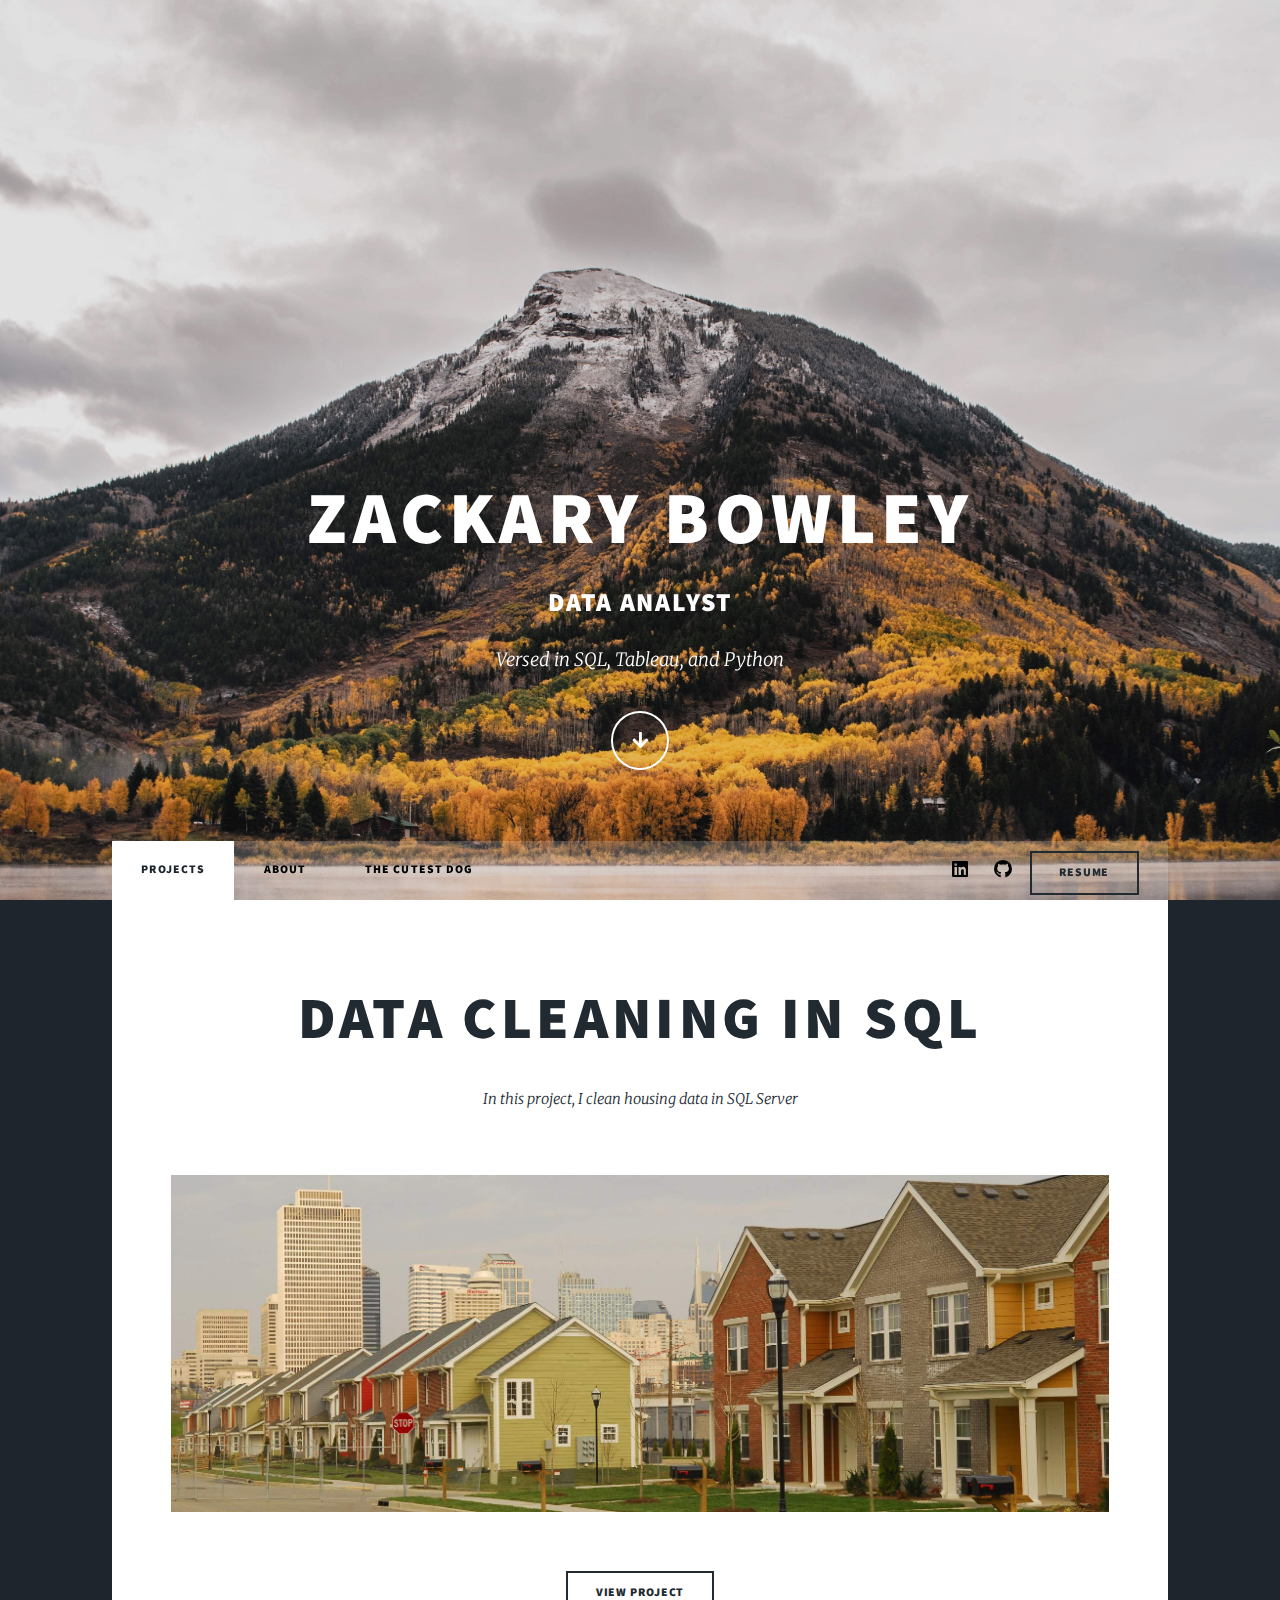
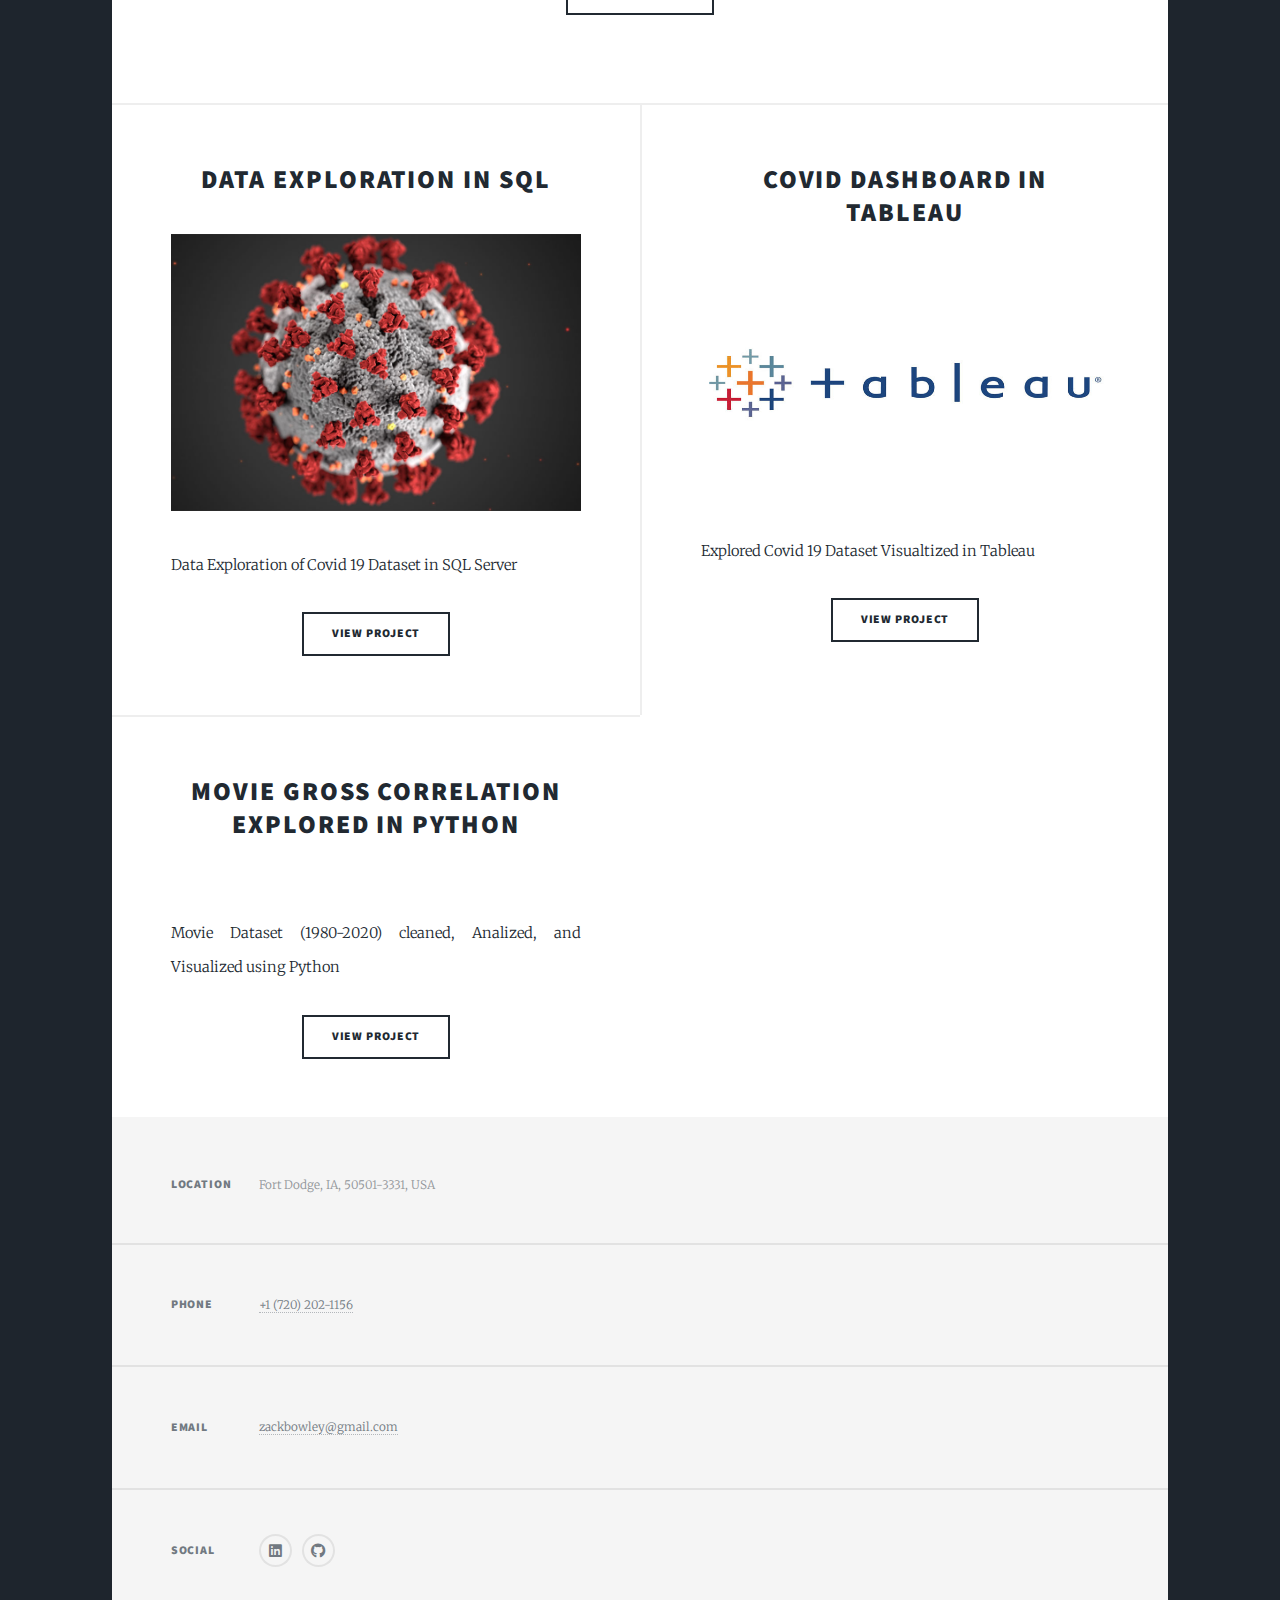
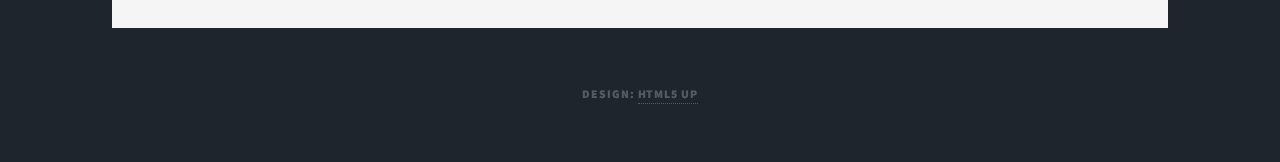
==== commit 8673c2d7: "Add files via upload" ====
--- a/index.html
+++ b/index.html
@@ -20,8 +20,9 @@
 				<!-- Intro -->
 					<div id="intro">
 						<h1>Zackary Bowley<br />
-						Portfolio</h1>
-						<p>Data Analyst versed in SQL, Tableau, and Python <a href="https://www.linkedin.com/in/zackbowley/" target="_blank">@ZackBowley</a></p>
+						</h1>
+						<h2>Data Analyst</h2>
+						<p>Versed in SQL, Tableau, and Python </p>
 						<ul class="actions">
 							<li><a href="#header" class="button icon solid solo fa-arrow-down scrolly">Continue</a></li>
 						</ul>
@@ -29,7 +30,7 @@
 
 				<!-- Header -->
 					<header id="header">
-						<a href="index.html" class="logo">Zack Bowley</a>
+						<a href="about.html" class="logo">Zack Bowley</a>
 					</header>
 
 				<!-- Nav -->
@@ -42,6 +43,7 @@
 						<ul class="icons">
 							<li><a href="https://www.linkedin.com/in/zackbowley/" target="_blank" class="icon brands alt fa-linkedin"><span class="label">LinkedIn</span></a></li>
 							<li><a href="https://github.com/zackbowley" target="_blank" class="icon brands alt fa-github"><span class="label">GitHub</span></a></li>
+							<li><a href="assets/Zackary_Bowley_Resume.pdf" target="_blank" class="button">Resume</a></li>
 						</ul>
 					</nav>
 
@@ -53,7 +55,7 @@
 								<header class="major">
 									<h2><a href="https://github.com/zackbowley/Portfolio/blob/main/SQLQuery%20NashvilleHousing.sql">Data Cleaning in SQL<br />
 									</a></h2>
-									<p>In this project, we clean housing data in SQL Server</p>
+									<p>In this project, I clean housing data in SQL Server</p>
 								</header>
 								<a href="https://github.com/zackbowley/Portfolio/blob/main/SQLQuery%20NashvilleHousing.sql" class="image main"><img src="images/NashvilleHousing.jpg" alt="" /></a>
 								<ul class="actions special">
@@ -129,7 +131,7 @@
 
 				<!-- Copyright -->
 					<div id="copyright">
-						<ul><li>&copy; Untitled</li><li>Design: <a href="https://html5up.net">HTML5 UP</a></li></ul>
+						<ul><li>Design: <a href="https://html5up.net">HTML5 UP</a></li></ul>
 					</div>
 
 			</div>
--- a/assets/css/main.css
+++ b/assets/css/main.css
@@ -3227,18 +3227,18 @@
 		overflow: hidden;
 	}
 
-		#wrapper > .bg {
+		#wrapper > .bg { /*https://unsplash.com/photos/eFinQaJaAdE*/
 			position: absolute;
 			top: 0;
 			left: 0;
 			width: 100%;
 			height: 100%;
 			background-color: #212931;
-			background-image: url("../../images/bg.png"), linear-gradient(0deg, rgba(0, 0, 0, 0.1), rgba(0, 0, 0, 0.1)), url("../../images/bg.png");
+			background-image: url("../../images/.jpg"), linear-gradient(0deg, rgba(0, 0, 0, 0.1), rgba(0, 0, 0, 0.1)), url("../../images/connor-demott-eFinQaJaAdE-unsplash.jpg");
 			background-size: auto,								auto,														100% auto;
 			background-position: center,								center,														top center;
-			background-repeat: repeat,								no-repeat,													no-repeat;
-			background-attachment: scroll,								scroll,														scroll;
+			background-repeat: no-repeat,								no-repeat,													no-repeat;
+			background-attachment: fixed,								scroll,														scroll;
 			z-index: -1;
 		}
 
@@ -3258,7 +3258,7 @@
 			-webkit-transition-delay: 0.75s;
 			-ms-transition-delay: 0.75s;
 			transition-delay: 0.75s;
-			background: #1e252d;
+			background: #000000;
 			content: '';
 			display: block;
 			height: 100%;
@@ -3606,7 +3606,7 @@
 /* Nav */
 
 	#nav {
-		color: #ffffff;
+		color: #18bfef;
 		display: -moz-flex;
 		display: -webkit-flex;
 		display: -ms-flex;
@@ -3648,7 +3648,7 @@
 		}
 
 		#nav a {
-			color: #ffffff;
+			color: #000000;
 			border-bottom-color: rgba(255, 255, 255, 0.5);
 		}
 
--- a/assets/css/noscript.css
+++ b/assets/css/noscript.css
@@ -1,9 +1,9 @@
 @import url(font-awesome.min.css);
 
-/*
-	Massively by HTML5 UP
-	html5up.net | @ajlkn
-	Free for personal and commercial use under the CCA 3.0 license (html5up.net/license)
+/*
+	Massively by HTML5 UP
+	html5up.net | @ajlkn
+	Free for personal and commercial use under the CCA 3.0 license (html5up.net/license)
 */
 
 /* Wrapper */
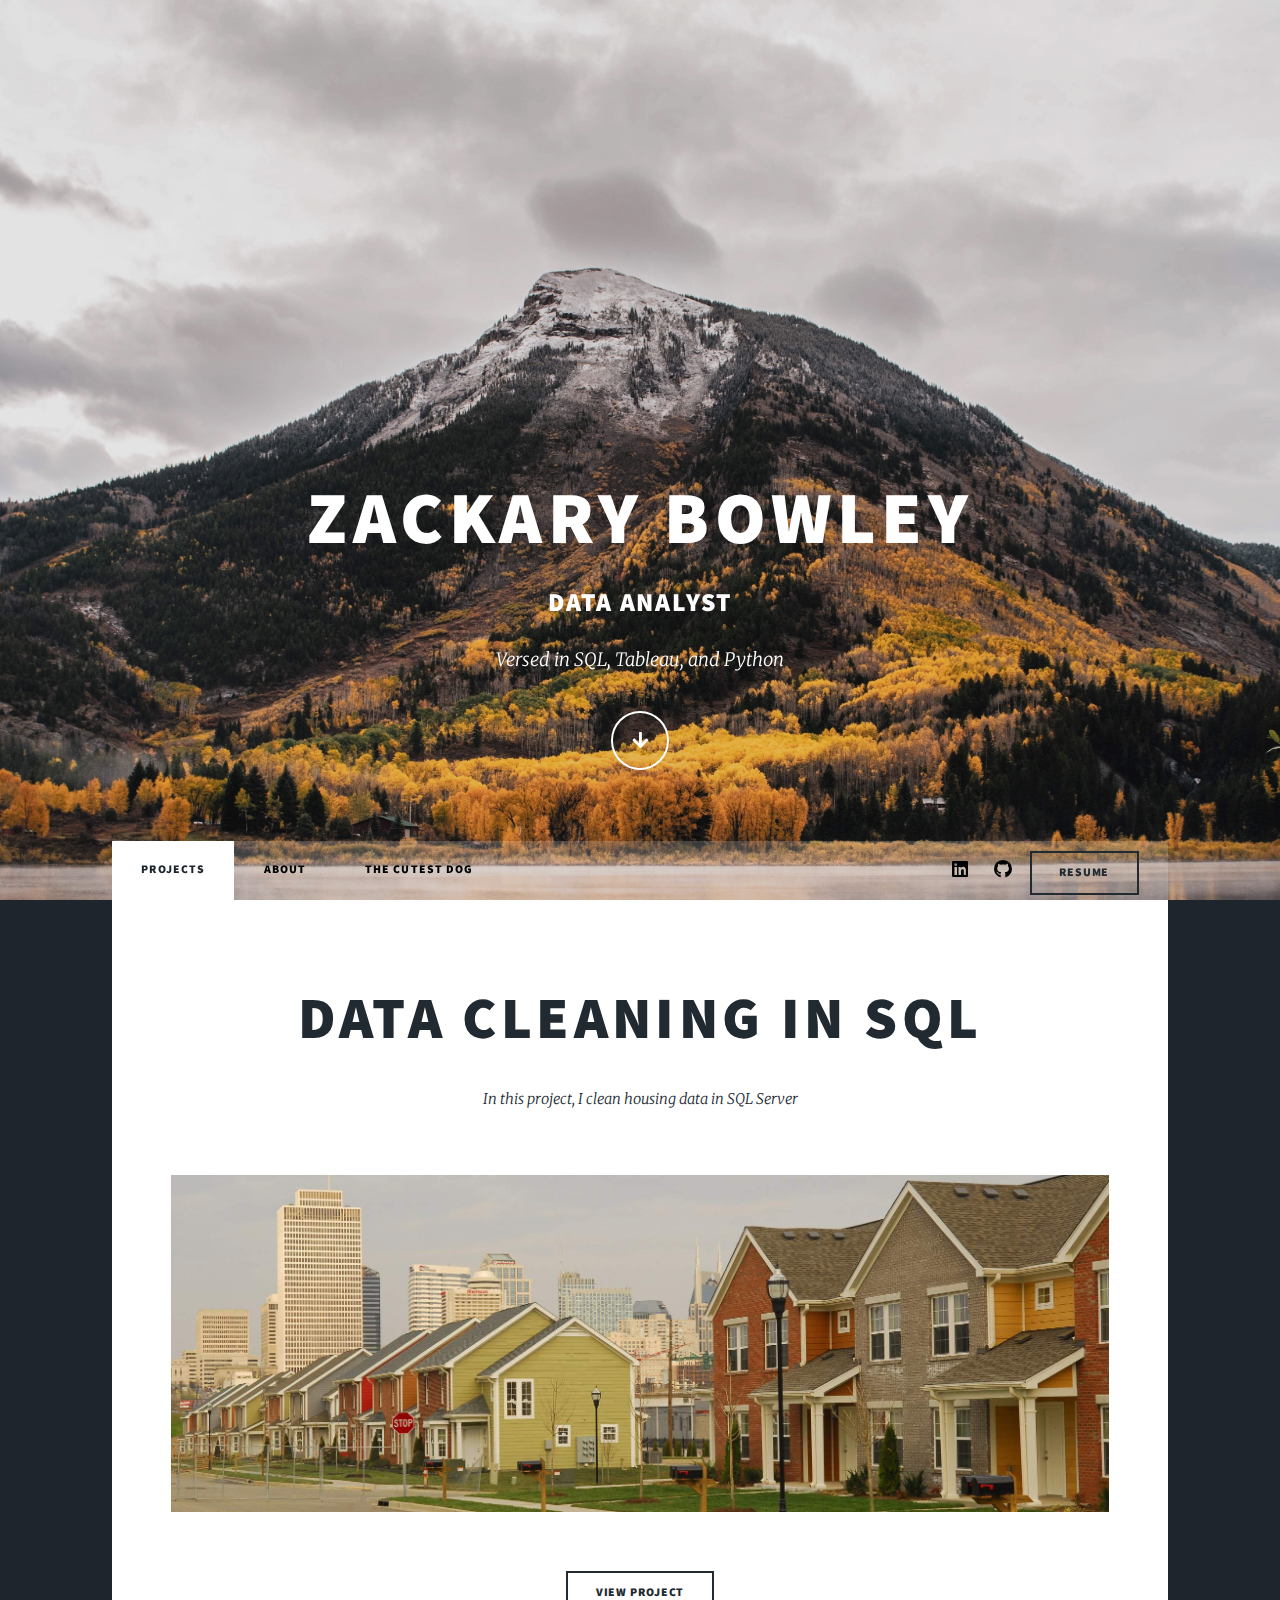
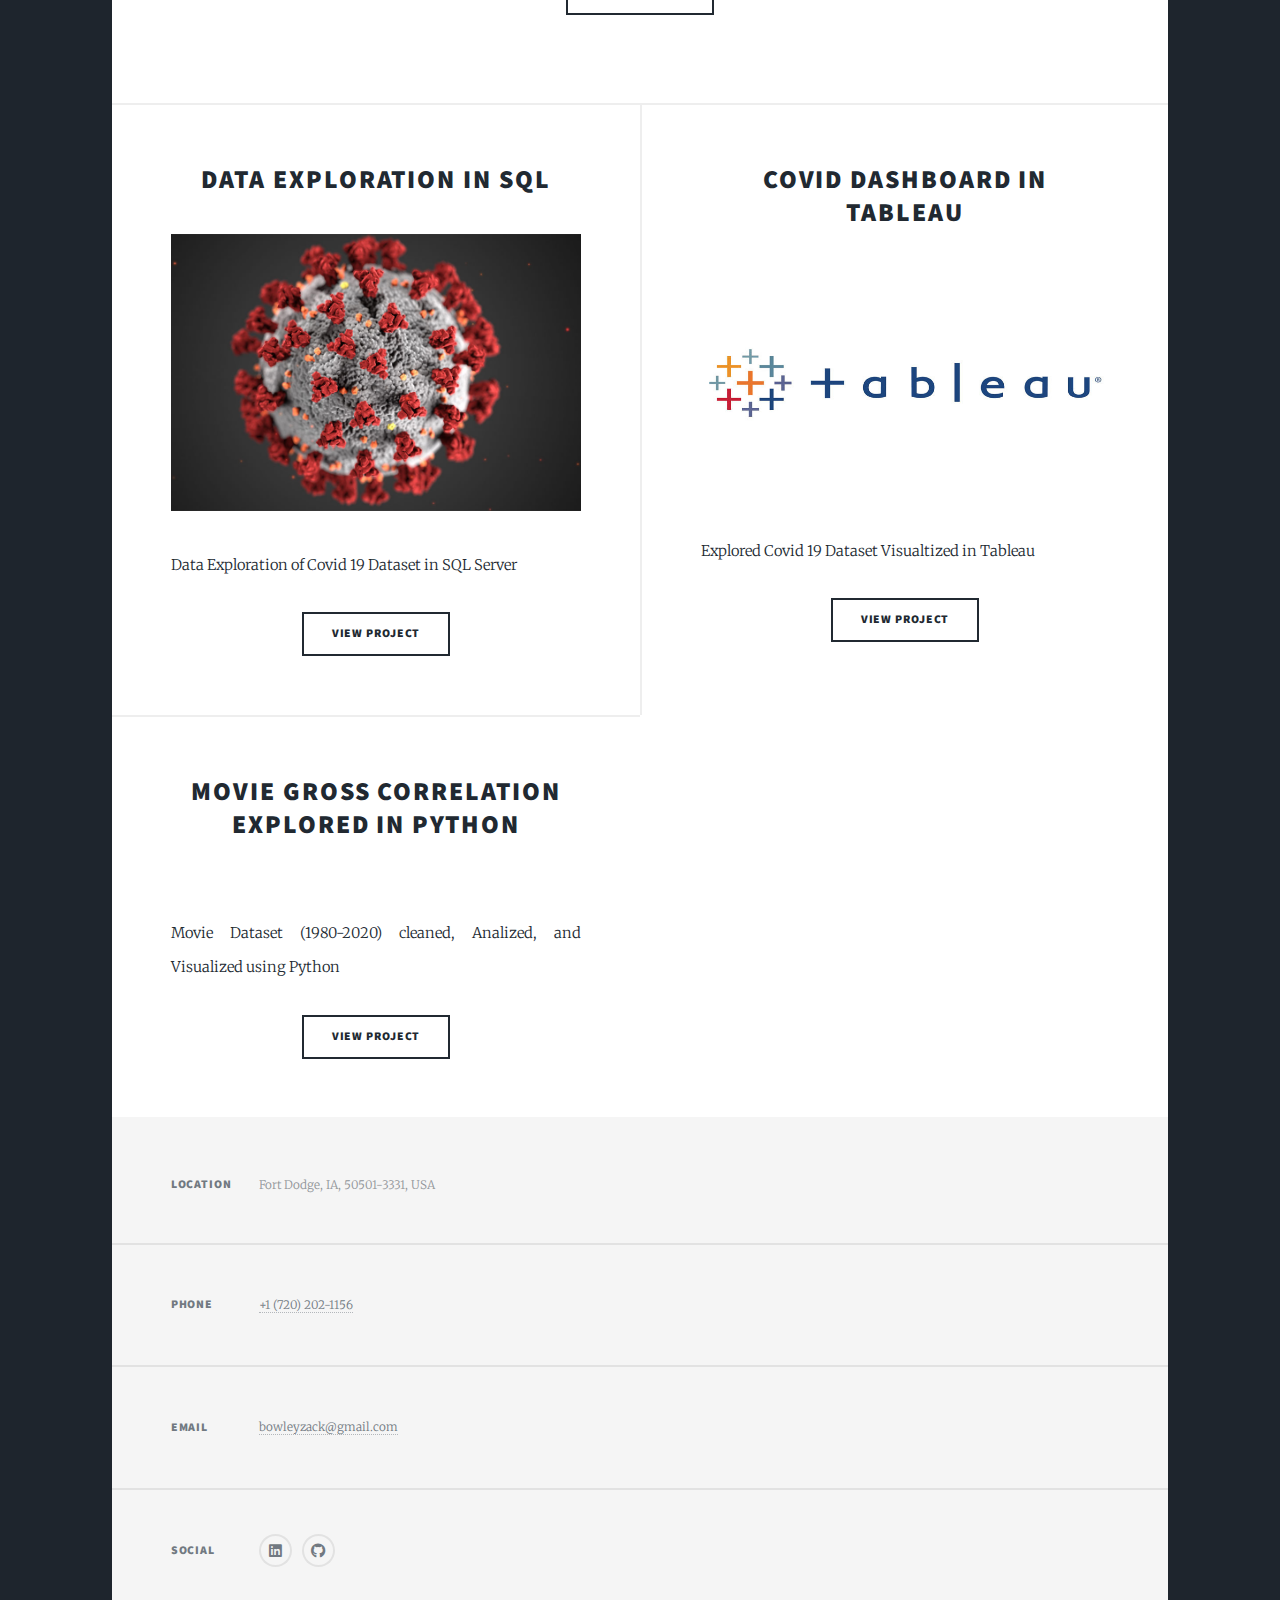
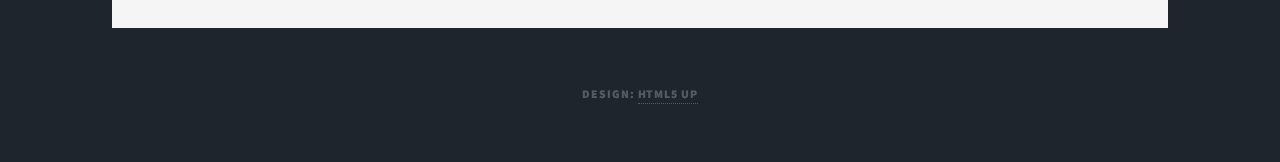
==== commit c81d8458: "Update index.html" ====
--- a/index.html
+++ b/index.html
@@ -3,12 +3,14 @@
 	Massively by HTML5 UP
 	html5up.net | @ajlkn
 	Free for personal and commercial use under the CCA 3.0 license (html5up.net/license)
+	Icon Provided by https://iconscout.com/contributors/hana-arif
 -->
 <html>
 	<head>
 		<title>Zackary Bowley Portfolio</title>
 		<meta charset="utf-8" />
 		<meta name="viewport" content="width=device-width, initial-scale=1, user-scalable=no" />
+		<link rel="shortcut icon" type="image/png" href="images/web-dashboard.png"/>
 		<link rel="stylesheet" href="assets/css/main.css" />
 		<noscript><link rel="stylesheet" href="assets/css/noscript.css" /></noscript>
 	</head>
@@ -43,7 +45,7 @@
 						<ul class="icons">
 							<li><a href="https://www.linkedin.com/in/zackbowley/" target="_blank" class="icon brands alt fa-linkedin"><span class="label">LinkedIn</span></a></li>
 							<li><a href="https://github.com/zackbowley" target="_blank" class="icon brands alt fa-github"><span class="label">GitHub</span></a></li>
-							<li><a href="assets/Zackary_Bowley_Resume.pdf" target="_blank" class="button">Resume</a></li>
+							<li><a href="assets/ZackBowleyResume.pdf" target="_blank" class="button">Resume</a></li>
 						</ul>
 					</nav>
 
@@ -117,7 +119,7 @@
 							</section>
 							<section>
 								<h3>Email</h3>
-								<p><a href="#">zackbowley@gmail.com</a></p>
+								<p><a href="#">bowleyzack@gmail.com</a></p>
 							</section>
 							<section>
 								<h3>Social</h3>
@@ -146,4 +148,4 @@
 			<script src="assets/js/main.js"></script>
 
 	</body>
-</html>+</html>
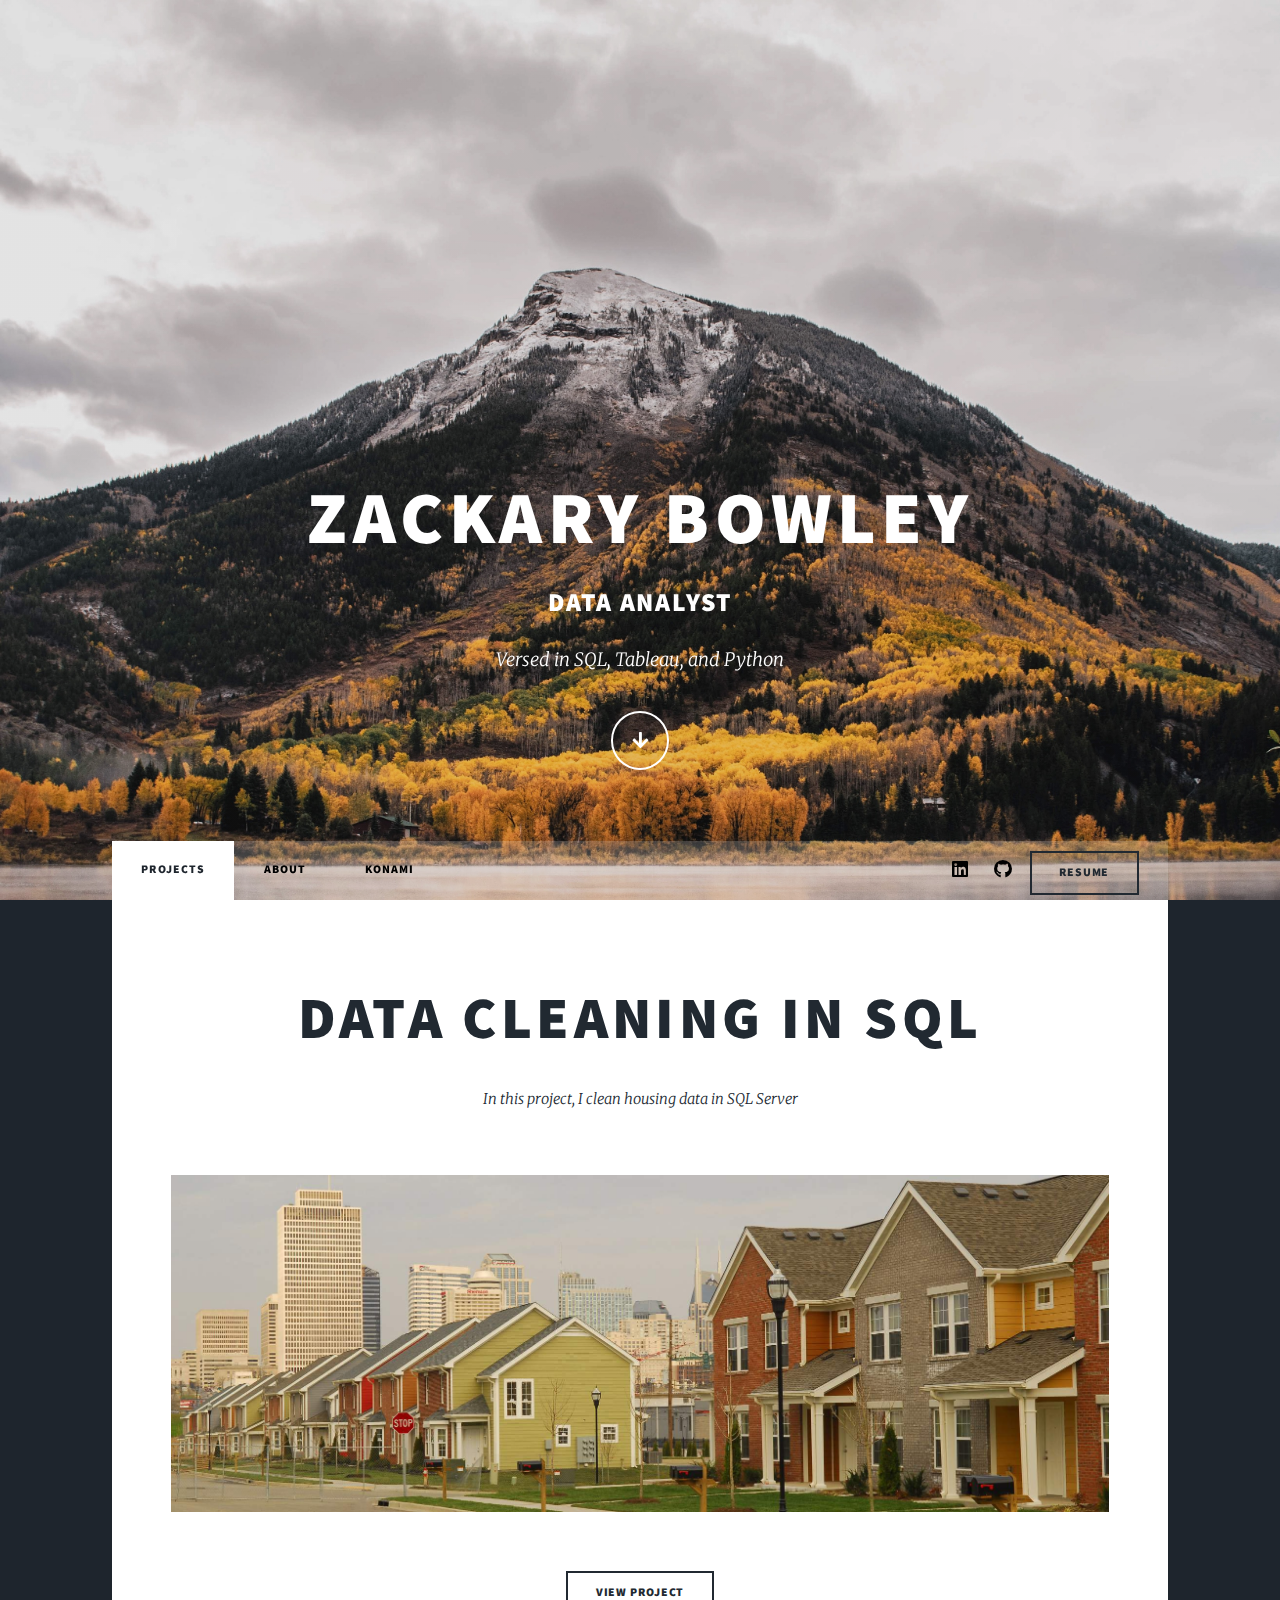
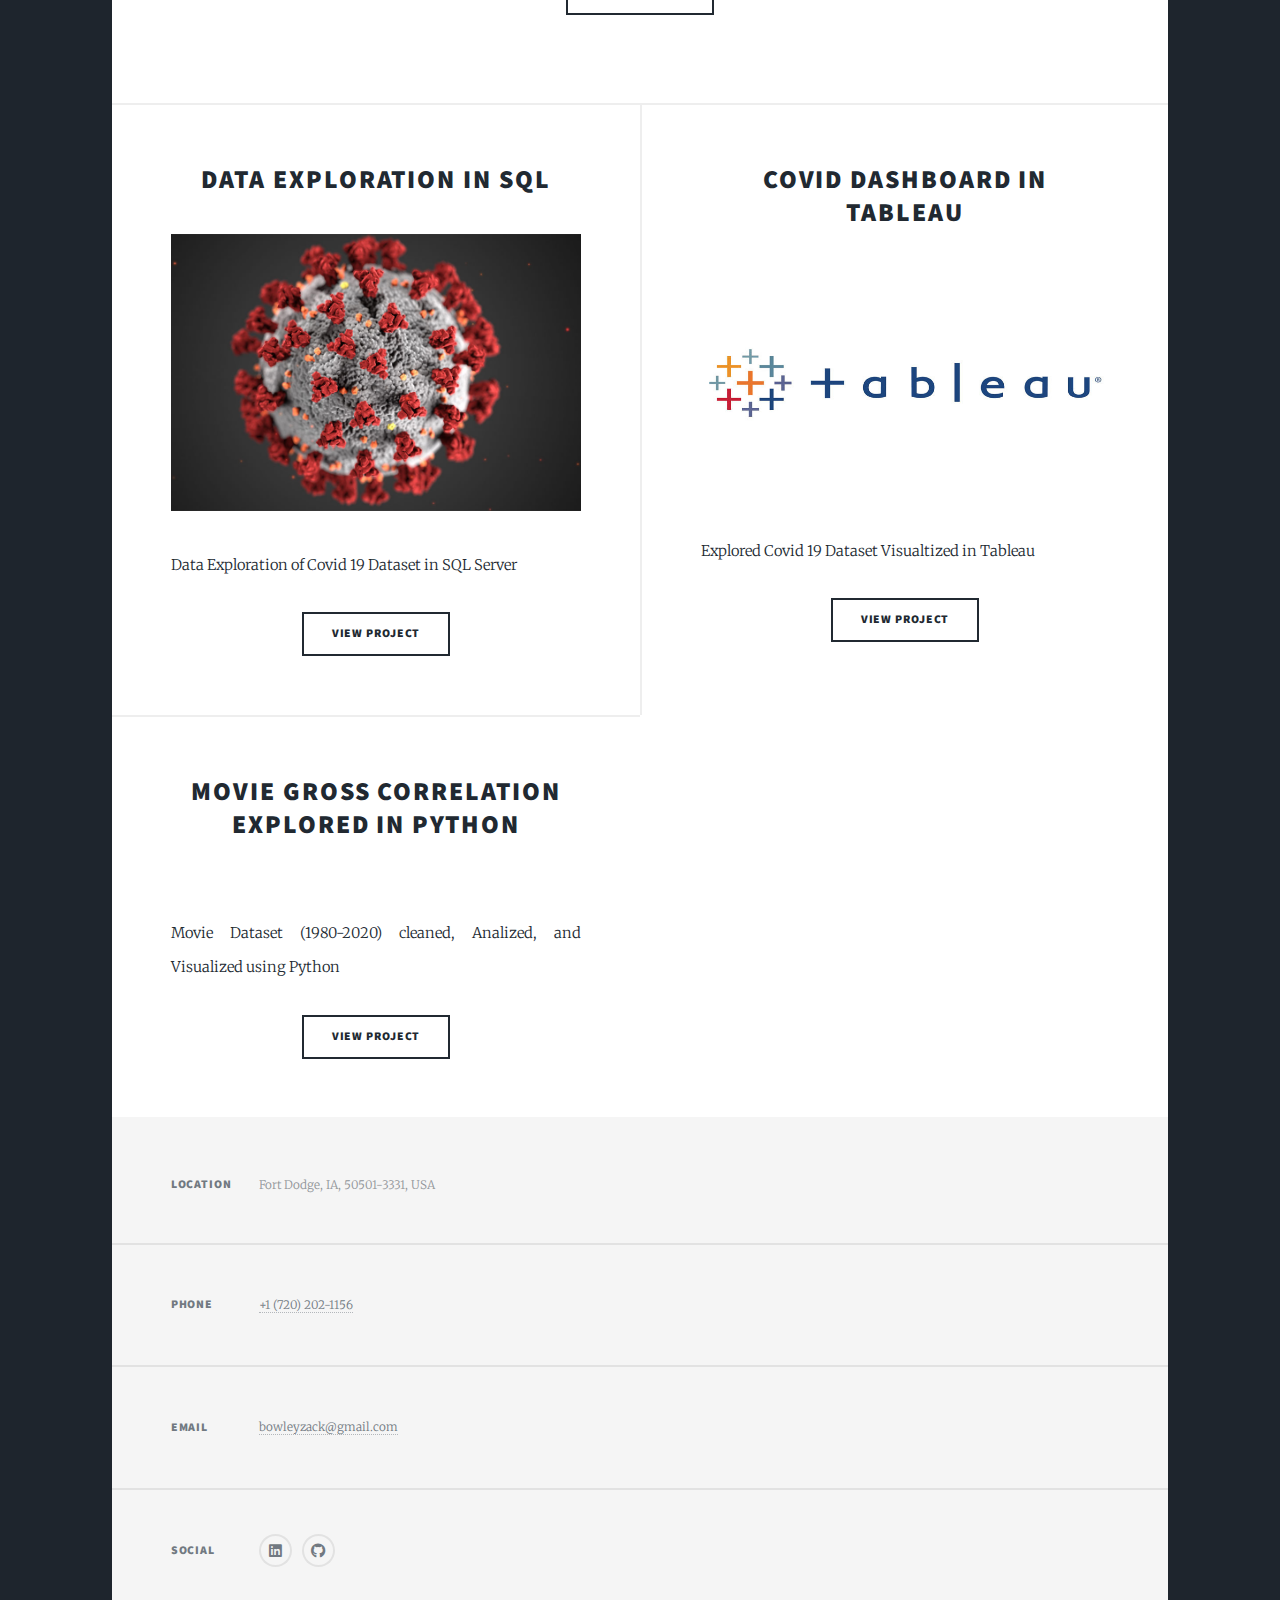
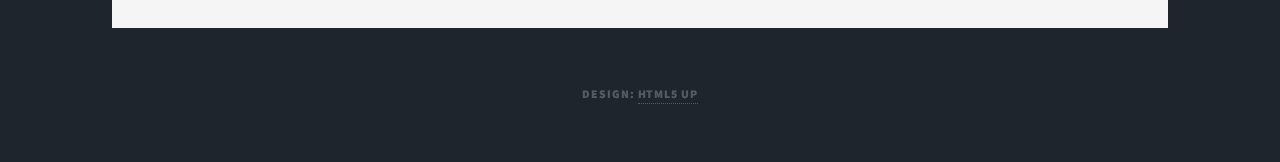
==== commit ca8c1d74: "Add files via upload" ====
--- a/index.html
+++ b/index.html
@@ -7,6 +7,15 @@
 -->
 <html>
 	<head>
+		<!-- Google tag (gtag.js) -->
+<script async src="https://www.googletagmanager.com/gtag/js?id=G-9HKPD13N3N"></script>
+<script>
+  window.dataLayer = window.dataLayer || [];
+  function gtag(){dataLayer.push(arguments);}
+  gtag('js', new Date());
+
+  gtag('config', 'G-9HKPD13N3N');
+</script>
 		<title>Zackary Bowley Portfolio</title>
 		<meta charset="utf-8" />
 		<meta name="viewport" content="width=device-width, initial-scale=1, user-scalable=no" />
@@ -38,9 +47,9 @@
 				<!-- Nav -->
 					<nav id="nav">
 						<ul class="links">
-							<li class="active"><a href="index.html">Projects</a></li>
-							<li><a href="about.html">About</a></li>
-							<li><a href="kona.html">The Cutest Dog</a></li>
+							<li class="active"><a href="index.html">PROJECTS</a></li>
+							<li><a href="about.html">ABOUT</a></li>
+							<li><a href="kona.html">KONAMI</a></li>
 						</ul>
 						<ul class="icons">
 							<li><a href="https://www.linkedin.com/in/zackbowley/" target="_blank" class="icon brands alt fa-linkedin"><span class="label">LinkedIn</span></a></li>
